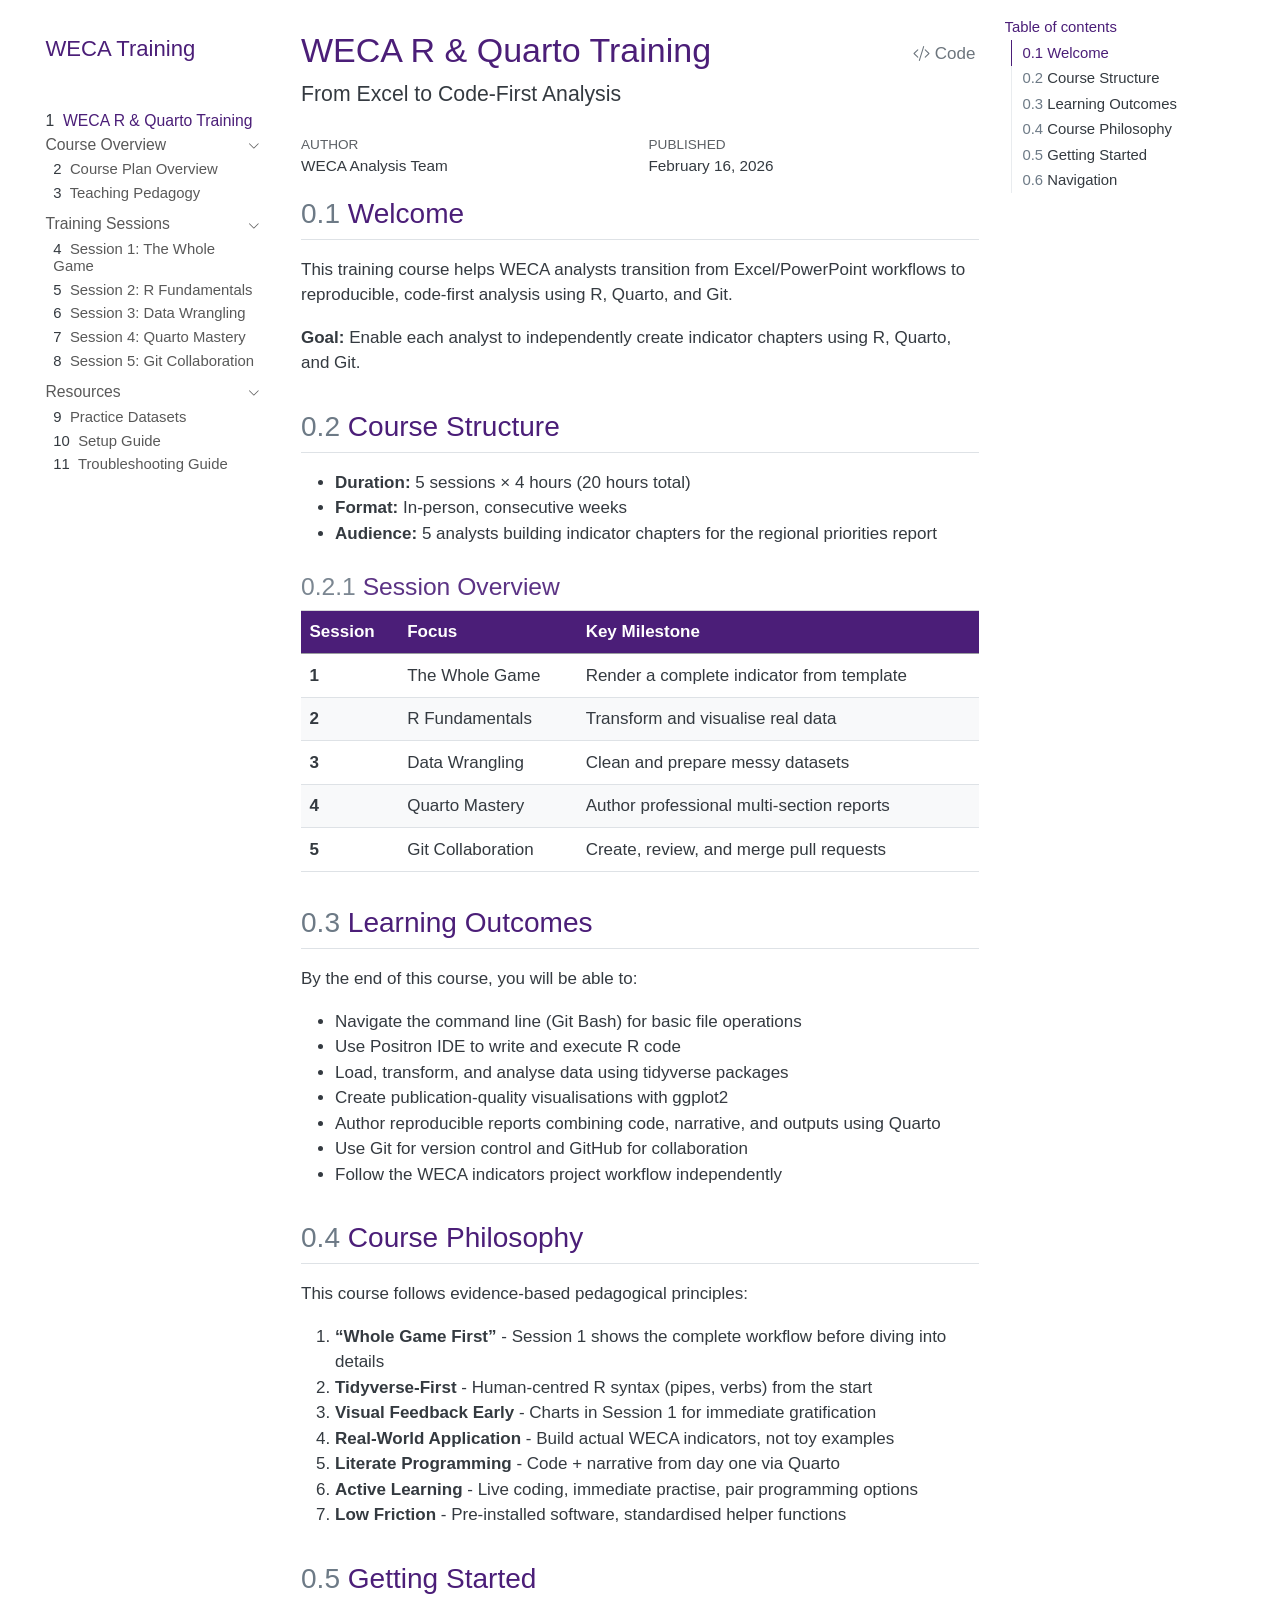
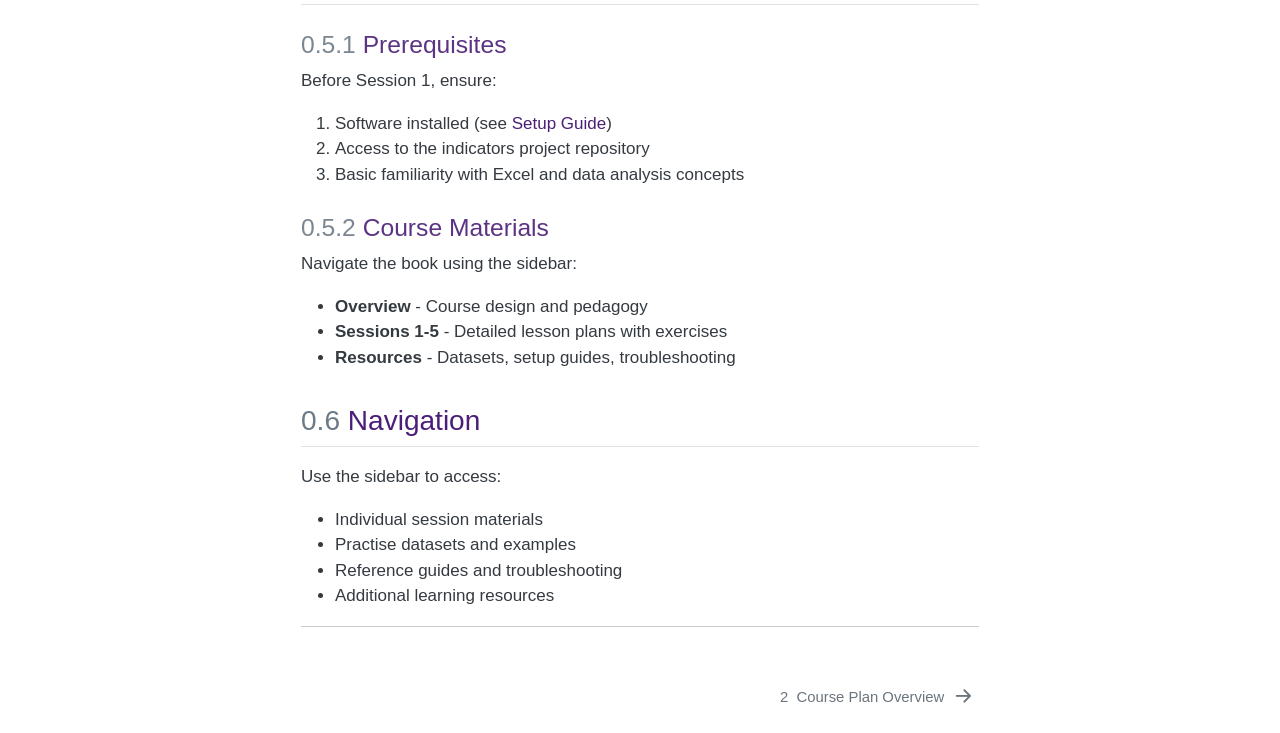
==== _output/index.html @ 8f8ee4e2 "first commit new repo" ====
<!DOCTYPE html>
<html xmlns="http://www.w3.org/1999/xhtml" lang="en" xml:lang="en"><head>

<meta charset="utf-8">
<meta name="generator" content="quarto-1.8.27">

<meta name="viewport" content="width=device-width, initial-scale=1.0, user-scalable=yes">

<meta name="author" content="WECA Analysis Team">
<meta name="dcterms.date" content="2026-02-16">

<title>WECA R &amp; Quarto Training</title>
<style>
code{white-space: pre-wrap;}
span.smallcaps{font-variant: small-caps;}
div.columns{display: flex; gap: min(4vw, 1.5em);}
div.column{flex: auto; overflow-x: auto;}
div.hanging-indent{margin-left: 1.5em; text-indent: -1.5em;}
ul.task-list{list-style: none;}
ul.task-list li input[type="checkbox"] {
  width: 0.8em;
  margin: 0 0.8em 0.2em -1em; /* quarto-specific, see https://github.com/quarto-dev/quarto-cli/issues/4556 */ 
  vertical-align: middle;
}
/* CSS for syntax highlighting */
html { -webkit-text-size-adjust: 100%; }
pre > code.sourceCode { white-space: pre; position: relative; }
pre > code.sourceCode > span { display: inline-block; line-height: 1.25; }
pre > code.sourceCode > span:empty { height: 1.2em; }
.sourceCode { overflow: visible; }
code.sourceCode > span { color: inherit; text-decoration: inherit; }
div.sourceCode { margin: 1em 0; }
pre.sourceCode { margin: 0; }
@media screen {
div.sourceCode { overflow: auto; }
}
@media print {
pre > code.sourceCode { white-space: pre-wrap; }
pre > code.sourceCode > span { text-indent: -5em; padding-left: 5em; }
}
pre.numberSource code
  { counter-reset: source-line 0; }
pre.numberSource code > span
  { position: relative; left: -4em; counter-increment: source-line; }
pre.numberSource code > span > a:first-child::before
  { content: counter(source-line);
    position: relative; left: -1em; text-align: right; vertical-align: baseline;
    border: none; display: inline-block;
    -webkit-touch-callout: none; -webkit-user-select: none;
    -khtml-user-select: none; -moz-user-select: none;
    -ms-user-select: none; user-select: none;
    padding: 0 4px; width: 4em;
  }
pre.numberSource { margin-left: 3em;  padding-left: 4px; }
div.sourceCode
  {   }
@media screen {
pre > code.sourceCode > span > a:first-child::before { text-decoration: underline; }
}
</style>


<script src="site_libs/quarto-nav/quarto-nav.js"></script>
<script src="site_libs/quarto-nav/headroom.min.js"></script>
<script src="site_libs/clipboard/clipboard.min.js"></script>
<script src="site_libs/quarto-search/autocomplete.umd.js"></script>
<script src="site_libs/quarto-search/fuse.min.js"></script>
<script src="site_libs/quarto-search/quarto-search.js"></script>
<meta name="quarto:offset" content="./">
<link href="./overview/course-plan.html" rel="next">
<script src="site_libs/quarto-html/quarto.js" type="module"></script>
<script src="site_libs/quarto-html/tabsets/tabsets.js" type="module"></script>
<script src="site_libs/quarto-html/axe/axe-check.js" type="module"></script>
<script src="site_libs/quarto-html/popper.min.js"></script>
<script src="site_libs/quarto-html/tippy.umd.min.js"></script>
<script src="site_libs/quarto-html/anchor.min.js"></script>
<link href="site_libs/quarto-html/tippy.css" rel="stylesheet">
<link href="site_libs/quarto-html/quarto-syntax-highlighting-ed96de9b727972fe78a7b5d16c58bf87.css" rel="stylesheet" id="quarto-text-highlighting-styles">
<script src="site_libs/bootstrap/bootstrap.min.js"></script>
<link href="site_libs/bootstrap/bootstrap-icons.css" rel="stylesheet">
<link href="site_libs/bootstrap/bootstrap-ba49aae5a029aaffbd3f8d05e76d9a53.min.css" rel="stylesheet" append-hash="true" id="quarto-bootstrap" data-mode="light">
<script id="quarto-search-options" type="application/json">{
  "location": "sidebar",
  "copy-button": false,
  "collapse-after": 3,
  "panel-placement": "start",
  "type": "textbox",
  "limit": 50,
  "keyboard-shortcut": [
    "f",
    "/",
    "s"
  ],
  "show-item-context": false,
  "language": {
    "search-no-results-text": "No results",
    "search-matching-documents-text": "matching documents",
    "search-copy-link-title": "Copy link to search",
    "search-hide-matches-text": "Hide additional matches",
    "search-more-match-text": "more match in this document",
    "search-more-matches-text": "more matches in this document",
    "search-clear-button-title": "Clear",
    "search-text-placeholder": "",
    "search-detached-cancel-button-title": "Cancel",
    "search-submit-button-title": "Submit",
    "search-label": "Search"
  }
}</script>


</head>

<body class="nav-sidebar floating quarto-light">

<div id="quarto-search-results"></div>
  <header id="quarto-header" class="headroom fixed-top">
  <nav class="quarto-secondary-nav">
    <div class="container-fluid d-flex">
      <button type="button" class="quarto-btn-toggle btn" data-bs-toggle="collapse" role="button" data-bs-target=".quarto-sidebar-collapse-item" aria-controls="quarto-sidebar" aria-expanded="false" aria-label="Toggle sidebar navigation" onclick="if (window.quartoToggleHeadroom) { window.quartoToggleHeadroom(); }">
        <i class="bi bi-layout-text-sidebar-reverse"></i>
      </button>
        <nav class="quarto-page-breadcrumbs" aria-label="breadcrumb"><ol class="breadcrumb"><li class="breadcrumb-item"><a href="./index.html"><span class="chapter-number">1</span>&nbsp; <span class="chapter-title">WECA R &amp; Quarto Training</span></a></li></ol></nav>
        <a class="flex-grow-1" role="navigation" data-bs-toggle="collapse" data-bs-target=".quarto-sidebar-collapse-item" aria-controls="quarto-sidebar" aria-expanded="false" aria-label="Toggle sidebar navigation" onclick="if (window.quartoToggleHeadroom) { window.quartoToggleHeadroom(); }">      
        </a>
      <button type="button" class="btn quarto-search-button" aria-label="Search" onclick="window.quartoOpenSearch();">
        <i class="bi bi-search"></i>
      </button>
    </div>
  </nav>
</header>
<!-- content -->
<div id="quarto-content" class="quarto-container page-columns page-rows-contents page-layout-full">
<!-- sidebar -->
  <nav id="quarto-sidebar" class="sidebar collapse collapse-horizontal quarto-sidebar-collapse-item sidebar-navigation floating overflow-auto">
    <div class="pt-lg-2 mt-2 text-left sidebar-header">
    <div class="sidebar-title mb-0 py-0">
      <a href="./">WECA Training</a> 
    </div>
      </div>
        <div class="mt-2 flex-shrink-0 align-items-center">
        <div class="sidebar-search">
        <div id="quarto-search" class="" title="Search"></div>
        </div>
        </div>
    <div class="sidebar-menu-container"> 
    <ul class="list-unstyled mt-1">
        <li class="sidebar-item">
  <div class="sidebar-item-container"> 
  <a href="./index.html" class="sidebar-item-text sidebar-link active">
 <span class="menu-text"><span class="chapter-number">1</span>&nbsp; <span class="chapter-title">WECA R &amp; Quarto Training</span></span></a>
  </div>
</li>
        <li class="sidebar-item sidebar-item-section">
      <div class="sidebar-item-container"> 
            <a class="sidebar-item-text sidebar-link text-start" data-bs-toggle="collapse" data-bs-target="#quarto-sidebar-section-1" role="navigation" aria-expanded="true">
 <span class="menu-text">Course Overview</span></a>
          <a class="sidebar-item-toggle text-start" data-bs-toggle="collapse" data-bs-target="#quarto-sidebar-section-1" role="navigation" aria-expanded="true" aria-label="Toggle section">
            <i class="bi bi-chevron-right ms-2"></i>
          </a> 
      </div>
      <ul id="quarto-sidebar-section-1" class="collapse list-unstyled sidebar-section depth1 show">  
          <li class="sidebar-item">
  <div class="sidebar-item-container"> 
  <a href="./overview/course-plan.html" class="sidebar-item-text sidebar-link">
 <span class="menu-text"><span class="chapter-number">2</span>&nbsp; <span class="chapter-title">Course Plan Overview</span></span></a>
  </div>
</li>
          <li class="sidebar-item">
  <div class="sidebar-item-container"> 
  <a href="./overview/pedagogy.html" class="sidebar-item-text sidebar-link">
 <span class="menu-text"><span class="chapter-number">3</span>&nbsp; <span class="chapter-title">Teaching Pedagogy</span></span></a>
  </div>
</li>
      </ul>
  </li>
        <li class="sidebar-item sidebar-item-section">
      <div class="sidebar-item-container"> 
            <a class="sidebar-item-text sidebar-link text-start" data-bs-toggle="collapse" data-bs-target="#quarto-sidebar-section-2" role="navigation" aria-expanded="true">
 <span class="menu-text">Training Sessions</span></a>
          <a class="sidebar-item-toggle text-start" data-bs-toggle="collapse" data-bs-target="#quarto-sidebar-section-2" role="navigation" aria-expanded="true" aria-label="Toggle section">
            <i class="bi bi-chevron-right ms-2"></i>
          </a> 
      </div>
      <ul id="quarto-sidebar-section-2" class="collapse list-unstyled sidebar-section depth1 show">  
          <li class="sidebar-item">
  <div class="sidebar-item-container"> 
  <a href="./sessions/session-01.html" class="sidebar-item-text sidebar-link">
 <span class="menu-text"><span class="chapter-number">4</span>&nbsp; <span class="chapter-title">Session 1: The Whole Game</span></span></a>
  </div>
</li>
          <li class="sidebar-item">
  <div class="sidebar-item-container"> 
  <a href="./sessions/session-02.html" class="sidebar-item-text sidebar-link">
 <span class="menu-text"><span class="chapter-number">5</span>&nbsp; <span class="chapter-title">Session 2: R Fundamentals</span></span></a>
  </div>
</li>
          <li class="sidebar-item">
  <div class="sidebar-item-container"> 
  <a href="./sessions/session-03.html" class="sidebar-item-text sidebar-link">
 <span class="menu-text"><span class="chapter-number">6</span>&nbsp; <span class="chapter-title">Session 3: Data Wrangling</span></span></a>
  </div>
</li>
          <li class="sidebar-item">
  <div class="sidebar-item-container"> 
  <a href="./sessions/session-04.html" class="sidebar-item-text sidebar-link">
 <span class="menu-text"><span class="chapter-number">7</span>&nbsp; <span class="chapter-title">Session 4: Quarto Mastery</span></span></a>
  </div>
</li>
          <li class="sidebar-item">
  <div class="sidebar-item-container"> 
  <a href="./sessions/session-05.html" class="sidebar-item-text sidebar-link">
 <span class="menu-text"><span class="chapter-number">8</span>&nbsp; <span class="chapter-title">Session 5: Git Collaboration</span></span></a>
  </div>
</li>
      </ul>
  </li>
        <li class="sidebar-item sidebar-item-section">
      <div class="sidebar-item-container"> 
            <a class="sidebar-item-text sidebar-link text-start" data-bs-toggle="collapse" data-bs-target="#quarto-sidebar-section-3" role="navigation" aria-expanded="true">
 <span class="menu-text">Resources</span></a>
          <a class="sidebar-item-toggle text-start" data-bs-toggle="collapse" data-bs-target="#quarto-sidebar-section-3" role="navigation" aria-expanded="true" aria-label="Toggle section">
            <i class="bi bi-chevron-right ms-2"></i>
          </a> 
      </div>
      <ul id="quarto-sidebar-section-3" class="collapse list-unstyled sidebar-section depth1 show">  
          <li class="sidebar-item">
  <div class="sidebar-item-container"> 
  <a href="./resources/datasets.html" class="sidebar-item-text sidebar-link">
 <span class="menu-text"><span class="chapter-number">9</span>&nbsp; <span class="chapter-title">Practice Datasets</span></span></a>
  </div>
</li>
          <li class="sidebar-item">
  <div class="sidebar-item-container"> 
  <a href="./resources/setup-guide.html" class="sidebar-item-text sidebar-link">
 <span class="menu-text"><span class="chapter-number">10</span>&nbsp; <span class="chapter-title">Setup Guide</span></span></a>
  </div>
</li>
          <li class="sidebar-item">
  <div class="sidebar-item-container"> 
  <a href="./resources/troubleshooting.html" class="sidebar-item-text sidebar-link">
 <span class="menu-text"><span class="chapter-number">11</span>&nbsp; <span class="chapter-title">Troubleshooting Guide</span></span></a>
  </div>
</li>
      </ul>
  </li>
    </ul>
    </div>
</nav>
<div id="quarto-sidebar-glass" class="quarto-sidebar-collapse-item" data-bs-toggle="collapse" data-bs-target=".quarto-sidebar-collapse-item"></div>
<!-- margin-sidebar -->
    <div id="quarto-margin-sidebar" class="sidebar margin-sidebar">
        <nav id="TOC" role="doc-toc" class="toc-active">
    <h2 id="toc-title">Table of contents</h2>
   
  <ul>
  <li><a href="#welcome" id="toc-welcome" class="nav-link active" data-scroll-target="#welcome"><span class="header-section-number">0.1</span> Welcome</a></li>
  <li><a href="#course-structure" id="toc-course-structure" class="nav-link" data-scroll-target="#course-structure"><span class="header-section-number">0.2</span> Course Structure</a>
  <ul class="collapse">
  <li><a href="#session-overview" id="toc-session-overview" class="nav-link" data-scroll-target="#session-overview"><span class="header-section-number">0.2.1</span> Session Overview</a></li>
  </ul></li>
  <li><a href="#learning-outcomes" id="toc-learning-outcomes" class="nav-link" data-scroll-target="#learning-outcomes"><span class="header-section-number">0.3</span> Learning Outcomes</a></li>
  <li><a href="#course-philosophy" id="toc-course-philosophy" class="nav-link" data-scroll-target="#course-philosophy"><span class="header-section-number">0.4</span> Course Philosophy</a></li>
  <li><a href="#getting-started" id="toc-getting-started" class="nav-link" data-scroll-target="#getting-started"><span class="header-section-number">0.5</span> Getting Started</a>
  <ul class="collapse">
  <li><a href="#prerequisites" id="toc-prerequisites" class="nav-link" data-scroll-target="#prerequisites"><span class="header-section-number">0.5.1</span> Prerequisites</a></li>
  <li><a href="#course-materials" id="toc-course-materials" class="nav-link" data-scroll-target="#course-materials"><span class="header-section-number">0.5.2</span> Course Materials</a></li>
  </ul></li>
  <li><a href="#navigation" id="toc-navigation" class="nav-link" data-scroll-target="#navigation"><span class="header-section-number">0.6</span> Navigation</a></li>
  </ul>
</nav>
    </div>
<!-- main -->
<main class="content column-body" id="quarto-document-content">

<header id="title-block-header" class="quarto-title-block default">
<div class="quarto-title">
<div class="quarto-title-block"><div><h1 class="title">WECA R &amp; Quarto Training</h1><button type="button" class="btn code-tools-button" id="quarto-code-tools-source"><i class="bi"></i> Code</button></div></div>
<p class="subtitle lead">From Excel to Code-First Analysis</p>
</div>



<div class="quarto-title-meta column-body">

    <div>
    <div class="quarto-title-meta-heading">Author</div>
    <div class="quarto-title-meta-contents">
             <p>WECA Analysis Team </p>
          </div>
  </div>
    
    <div>
    <div class="quarto-title-meta-heading">Published</div>
    <div class="quarto-title-meta-contents">
      <p class="date">February 16, 2026</p>
    </div>
  </div>
  
    
  </div>
  


</header>


<section id="welcome" class="level2" data-number="0.1">
<h2 data-number="0.1" class="anchored" data-anchor-id="welcome"><span class="header-section-number">0.1</span> Welcome</h2>
<p>This training course helps WECA analysts transition from Excel/PowerPoint workflows to reproducible, code-first analysis using R, Quarto, and Git.</p>
<p><strong>Goal:</strong> Enable each analyst to independently create indicator chapters using R, Quarto, and Git.</p>
</section>
<section id="course-structure" class="level2" data-number="0.2">
<h2 data-number="0.2" class="anchored" data-anchor-id="course-structure"><span class="header-section-number">0.2</span> Course Structure</h2>
<ul>
<li><strong>Duration:</strong> 5 sessions × 4 hours (20 hours total)</li>
<li><strong>Format:</strong> In-person, consecutive weeks</li>
<li><strong>Audience:</strong> 5 analysts building indicator chapters for the regional priorities report</li>
</ul>
<section id="session-overview" class="level3" data-number="0.2.1">
<h3 data-number="0.2.1" class="anchored" data-anchor-id="session-overview"><span class="header-section-number">0.2.1</span> Session Overview</h3>
<table class="caption-top table">
<thead>
<tr class="header">
<th>Session</th>
<th>Focus</th>
<th>Key Milestone</th>
</tr>
</thead>
<tbody>
<tr class="odd">
<td><strong>1</strong></td>
<td>The Whole Game</td>
<td>Render a complete indicator from template</td>
</tr>
<tr class="even">
<td><strong>2</strong></td>
<td>R Fundamentals</td>
<td>Transform and visualise real data</td>
</tr>
<tr class="odd">
<td><strong>3</strong></td>
<td>Data Wrangling</td>
<td>Clean and prepare messy datasets</td>
</tr>
<tr class="even">
<td><strong>4</strong></td>
<td>Quarto Mastery</td>
<td>Author professional multi-section reports</td>
</tr>
<tr class="odd">
<td><strong>5</strong></td>
<td>Git Collaboration</td>
<td>Create, review, and merge pull requests</td>
</tr>
</tbody>
</table>
</section>
</section>
<section id="learning-outcomes" class="level2" data-number="0.3">
<h2 data-number="0.3" class="anchored" data-anchor-id="learning-outcomes"><span class="header-section-number">0.3</span> Learning Outcomes</h2>
<p>By the end of this course, you will be able to:</p>
<ul>
<li>Navigate the command line (Git Bash) for basic file operations</li>
<li>Use Positron IDE to write and execute R code</li>
<li>Load, transform, and analyse data using tidyverse packages</li>
<li>Create publication-quality visualisations with ggplot2</li>
<li>Author reproducible reports combining code, narrative, and outputs using Quarto</li>
<li>Use Git for version control and GitHub for collaboration</li>
<li>Follow the WECA indicators project workflow independently</li>
</ul>
</section>
<section id="course-philosophy" class="level2" data-number="0.4">
<h2 data-number="0.4" class="anchored" data-anchor-id="course-philosophy"><span class="header-section-number">0.4</span> Course Philosophy</h2>
<p>This course follows evidence-based pedagogical principles:</p>
<ol type="1">
<li><strong>“Whole Game First”</strong> - Session 1 shows the complete workflow before diving into details</li>
<li><strong>Tidyverse-First</strong> - Human-centred R syntax (pipes, verbs) from the start</li>
<li><strong>Visual Feedback Early</strong> - Charts in Session 1 for immediate gratification</li>
<li><strong>Real-World Application</strong> - Build actual WECA indicators, not toy examples</li>
<li><strong>Literate Programming</strong> - Code + narrative from day one via Quarto</li>
<li><strong>Active Learning</strong> - Live coding, immediate practise, pair programming options</li>
<li><strong>Low Friction</strong> - Pre-installed software, standardised helper functions</li>
</ol>
</section>
<section id="getting-started" class="level2" data-number="0.5">
<h2 data-number="0.5" class="anchored" data-anchor-id="getting-started"><span class="header-section-number">0.5</span> Getting Started</h2>
<section id="prerequisites" class="level3" data-number="0.5.1">
<h3 data-number="0.5.1" class="anchored" data-anchor-id="prerequisites"><span class="header-section-number">0.5.1</span> Prerequisites</h3>
<p>Before Session 1, ensure:</p>
<ol type="1">
<li>Software installed (see <a href="./resources/setup-guide.html">Setup Guide</a>)</li>
<li>Access to the indicators project repository</li>
<li>Basic familiarity with Excel and data analysis concepts</li>
</ol>
</section>
<section id="course-materials" class="level3" data-number="0.5.2">
<h3 data-number="0.5.2" class="anchored" data-anchor-id="course-materials"><span class="header-section-number">0.5.2</span> Course Materials</h3>
<p>Navigate the book using the sidebar:</p>
<ul>
<li><strong>Overview</strong> - Course design and pedagogy</li>
<li><strong>Sessions 1-5</strong> - Detailed lesson plans with exercises</li>
<li><strong>Resources</strong> - Datasets, setup guides, troubleshooting</li>
</ul>
</section>
</section>
<section id="navigation" class="level2" data-number="0.6">
<h2 data-number="0.6" class="anchored" data-anchor-id="navigation"><span class="header-section-number">0.6</span> Navigation</h2>
<p>Use the sidebar to access:</p>
<ul>
<li>Individual session materials</li>
<li>Practise datasets and examples</li>
<li>Reference guides and troubleshooting</li>
<li>Additional learning resources</li>
</ul>
<hr>


<!-- -->

</section>

</main> <!-- /main -->
<script id="quarto-html-after-body" type="application/javascript">
  window.document.addEventListener("DOMContentLoaded", function (event) {
    const icon = "";
    const anchorJS = new window.AnchorJS();
    anchorJS.options = {
      placement: 'right',
      icon: icon
    };
    anchorJS.add('.anchored');
    const isCodeAnnotation = (el) => {
      for (const clz of el.classList) {
        if (clz.startsWith('code-annotation-')) {                     
          return true;
        }
      }
      return false;
    }
    const onCopySuccess = function(e) {
      // button target
      const button = e.trigger;
      // don't keep focus
      button.blur();
      // flash "checked"
      button.classList.add('code-copy-button-checked');
      var currentTitle = button.getAttribute("title");
      button.setAttribute("title", "Copied!");
      let tooltip;
      if (window.bootstrap) {
        button.setAttribute("data-bs-toggle", "tooltip");
        button.setAttribute("data-bs-placement", "left");
        button.setAttribute("data-bs-title", "Copied!");
        tooltip = new bootstrap.Tooltip(button, 
          { trigger: "manual", 
            customClass: "code-copy-button-tooltip",
            offset: [0, -8]});
        tooltip.show();    
      }
      setTimeout(function() {
        if (tooltip) {
          tooltip.hide();
          button.removeAttribute("data-bs-title");
          button.removeAttribute("data-bs-toggle");
          button.removeAttribute("data-bs-placement");
        }
        button.setAttribute("title", currentTitle);
        button.classList.remove('code-copy-button-checked');
      }, 1000);
      // clear code selection
      e.clearSelection();
    }
    const getTextToCopy = function(trigger) {
      const outerScaffold = trigger.parentElement.cloneNode(true);
      const codeEl = outerScaffold.querySelector('code');
      for (const childEl of codeEl.children) {
        if (isCodeAnnotation(childEl)) {
          childEl.remove();
        }
      }
      return codeEl.innerText;
    }
    const clipboard = new window.ClipboardJS('.code-copy-button:not([data-in-quarto-modal])', {
      text: getTextToCopy
    });
    clipboard.on('success', onCopySuccess);
    if (window.document.getElementById('quarto-embedded-source-code-modal')) {
      const clipboardModal = new window.ClipboardJS('.code-copy-button[data-in-quarto-modal]', {
        text: getTextToCopy,
        container: window.document.getElementById('quarto-embedded-source-code-modal')
      });
      clipboardModal.on('success', onCopySuccess);
    }
    const viewSource = window.document.getElementById('quarto-view-source') ||
                       window.document.getElementById('quarto-code-tools-source');
    if (viewSource) {
      const sourceUrl = viewSource.getAttribute("data-quarto-source-url");
      viewSource.addEventListener("click", function(e) {
        if (sourceUrl) {
          // rstudio viewer pane
          if (/\bcapabilities=\b/.test(window.location)) {
            window.open(sourceUrl);
          } else {
            window.location.href = sourceUrl;
          }
        } else {
          const modal = new bootstrap.Modal(document.getElementById('quarto-embedded-source-code-modal'));
          modal.show();
        }
        return false;
      });
    }
    function toggleCodeHandler(show) {
      return function(e) {
        const detailsSrc = window.document.querySelectorAll(".cell > details > .sourceCode");
        for (let i=0; i<detailsSrc.length; i++) {
          const details = detailsSrc[i].parentElement;
          if (show) {
            details.open = true;
          } else {
            details.removeAttribute("open");
          }
        }
        const cellCodeDivs = window.document.querySelectorAll(".cell > .sourceCode");
        const fromCls = show ? "hidden" : "unhidden";
        const toCls = show ? "unhidden" : "hidden";
        for (let i=0; i<cellCodeDivs.length; i++) {
          const codeDiv = cellCodeDivs[i];
          if (codeDiv.classList.contains(fromCls)) {
            codeDiv.classList.remove(fromCls);
            codeDiv.classList.add(toCls);
          } 
        }
        return false;
      }
    }
    const hideAllCode = window.document.getElementById("quarto-hide-all-code");
    if (hideAllCode) {
      hideAllCode.addEventListener("click", toggleCodeHandler(false));
    }
    const showAllCode = window.document.getElementById("quarto-show-all-code");
    if (showAllCode) {
      showAllCode.addEventListener("click", toggleCodeHandler(true));
    }
      var localhostRegex = new RegExp(/^(?:http|https):\/\/localhost\:?[0-9]*\//);
      var mailtoRegex = new RegExp(/^mailto:/);
        var filterRegex = new RegExp('/' + window.location.host + '/');
      var isInternal = (href) => {
          return filterRegex.test(href) || localhostRegex.test(href) || mailtoRegex.test(href);
      }
      // Inspect non-navigation links and adorn them if external
     var links = window.document.querySelectorAll('a[href]:not(.nav-link):not(.navbar-brand):not(.toc-action):not(.sidebar-link):not(.sidebar-item-toggle):not(.pagination-link):not(.no-external):not([aria-hidden]):not(.dropdown-item):not(.quarto-navigation-tool):not(.about-link)');
      for (var i=0; i<links.length; i++) {
        const link = links[i];
        if (!isInternal(link.href)) {
          // undo the damage that might have been done by quarto-nav.js in the case of
          // links that we want to consider external
          if (link.dataset.originalHref !== undefined) {
            link.href = link.dataset.originalHref;
          }
            // target, if specified
            link.setAttribute("target", "_blank");
            if (link.getAttribute("rel") === null) {
              link.setAttribute("rel", "noopener");
            }
        }
      }
    function tippyHover(el, contentFn, onTriggerFn, onUntriggerFn) {
      const config = {
        allowHTML: true,
        maxWidth: 500,
        delay: 100,
        arrow: false,
        appendTo: function(el) {
            return el.parentElement;
        },
        interactive: true,
        interactiveBorder: 10,
        theme: 'quarto',
        placement: 'bottom-start',
      };
      if (contentFn) {
        config.content = contentFn;
      }
      if (onTriggerFn) {
        config.onTrigger = onTriggerFn;
      }
      if (onUntriggerFn) {
        config.onUntrigger = onUntriggerFn;
      }
      window.tippy(el, config); 
    }
    const noterefs = window.document.querySelectorAll('a[role="doc-noteref"]');
    for (var i=0; i<noterefs.length; i++) {
      const ref = noterefs[i];
      tippyHover(ref, function() {
        // use id or data attribute instead here
        let href = ref.getAttribute('data-footnote-href') || ref.getAttribute('href');
        try { href = new URL(href).hash; } catch {}
        const id = href.replace(/^#\/?/, "");
        const note = window.document.getElementById(id);
        if (note) {
          return note.innerHTML;
        } else {
          return "";
        }
      });
    }
    const xrefs = window.document.querySelectorAll('a.quarto-xref');
    const processXRef = (id, note) => {
      // Strip column container classes
      const stripColumnClz = (el) => {
        el.classList.remove("page-full", "page-columns");
        if (el.children) {
          for (const child of el.children) {
            stripColumnClz(child);
          }
        }
      }
      stripColumnClz(note)
      if (id === null || id.startsWith('sec-')) {
        // Special case sections, only their first couple elements
        const container = document.createElement("div");
        if (note.children && note.children.length > 2) {
          container.appendChild(note.children[0].cloneNode(true));
          for (let i = 1; i < note.children.length; i++) {
            const child = note.children[i];
            if (child.tagName === "P" && child.innerText === "") {
              continue;
            } else {
              container.appendChild(child.cloneNode(true));
              break;
            }
          }
          if (window.Quarto?.typesetMath) {
            window.Quarto.typesetMath(container);
          }
          return container.innerHTML
        } else {
          if (window.Quarto?.typesetMath) {
            window.Quarto.typesetMath(note);
          }
          return note.innerHTML;
        }
      } else {
        // Remove any anchor links if they are present
        const anchorLink = note.querySelector('a.anchorjs-link');
        if (anchorLink) {
          anchorLink.remove();
        }
        if (window.Quarto?.typesetMath) {
          window.Quarto.typesetMath(note);
        }
        if (note.classList.contains("callout")) {
          return note.outerHTML;
        } else {
          return note.innerHTML;
        }
      }
    }
    for (var i=0; i<xrefs.length; i++) {
      const xref = xrefs[i];
      tippyHover(xref, undefined, function(instance) {
        instance.disable();
        let url = xref.getAttribute('href');
        let hash = undefined; 
        if (url.startsWith('#')) {
          hash = url;
        } else {
          try { hash = new URL(url).hash; } catch {}
        }
        if (hash) {
          const id = hash.replace(/^#\/?/, "");
          const note = window.document.getElementById(id);
          if (note !== null) {
            try {
              const html = processXRef(id, note.cloneNode(true));
              instance.setContent(html);
            } finally {
              instance.enable();
              instance.show();
            }
          } else {
            // See if we can fetch this
            fetch(url.split('#')[0])
            .then(res => res.text())
            .then(html => {
              const parser = new DOMParser();
              const htmlDoc = parser.parseFromString(html, "text/html");
              const note = htmlDoc.getElementById(id);
              if (note !== null) {
                const html = processXRef(id, note);
                instance.setContent(html);
              } 
            }).finally(() => {
              instance.enable();
              instance.show();
            });
          }
        } else {
          // See if we can fetch a full url (with no hash to target)
          // This is a special case and we should probably do some content thinning / targeting
          fetch(url)
          .then(res => res.text())
          .then(html => {
            const parser = new DOMParser();
            const htmlDoc = parser.parseFromString(html, "text/html");
            const note = htmlDoc.querySelector('main.content');
            if (note !== null) {
              // This should only happen for chapter cross references
              // (since there is no id in the URL)
              // remove the first header
              if (note.children.length > 0 && note.children[0].tagName === "HEADER") {
                note.children[0].remove();
              }
              const html = processXRef(null, note);
              instance.setContent(html);
            } 
          }).finally(() => {
            instance.enable();
            instance.show();
          });
        }
      }, function(instance) {
      });
    }
        let selectedAnnoteEl;
        const selectorForAnnotation = ( cell, annotation) => {
          let cellAttr = 'data-code-cell="' + cell + '"';
          let lineAttr = 'data-code-annotation="' +  annotation + '"';
          const selector = 'span[' + cellAttr + '][' + lineAttr + ']';
          return selector;
        }
        const selectCodeLines = (annoteEl) => {
          const doc = window.document;
          const targetCell = annoteEl.getAttribute("data-target-cell");
          const targetAnnotation = annoteEl.getAttribute("data-target-annotation");
          const annoteSpan = window.document.querySelector(selectorForAnnotation(targetCell, targetAnnotation));
          const lines = annoteSpan.getAttribute("data-code-lines").split(",");
          const lineIds = lines.map((line) => {
            return targetCell + "-" + line;
          })
          let top = null;
          let height = null;
          let parent = null;
          if (lineIds.length > 0) {
              //compute the position of the single el (top and bottom and make a div)
              const el = window.document.getElementById(lineIds[0]);
              top = el.offsetTop;
              height = el.offsetHeight;
              parent = el.parentElement.parentElement;
            if (lineIds.length > 1) {
              const lastEl = window.document.getElementById(lineIds[lineIds.length - 1]);
              const bottom = lastEl.offsetTop + lastEl.offsetHeight;
              height = bottom - top;
            }
            if (top !== null && height !== null && parent !== null) {
              // cook up a div (if necessary) and position it 
              let div = window.document.getElementById("code-annotation-line-highlight");
              if (div === null) {
                div = window.document.createElement("div");
                div.setAttribute("id", "code-annotation-line-highlight");
                div.style.position = 'absolute';
                parent.appendChild(div);
              }
              div.style.top = top - 2 + "px";
              div.style.height = height + 4 + "px";
              div.style.left = 0;
              let gutterDiv = window.document.getElementById("code-annotation-line-highlight-gutter");
              if (gutterDiv === null) {
                gutterDiv = window.document.createElement("div");
                gutterDiv.setAttribute("id", "code-annotation-line-highlight-gutter");
                gutterDiv.style.position = 'absolute';
                const codeCell = window.document.getElementById(targetCell);
                const gutter = codeCell.querySelector('.code-annotation-gutter');
                gutter.appendChild(gutterDiv);
              }
              gutterDiv.style.top = top - 2 + "px";
              gutterDiv.style.height = height + 4 + "px";
            }
            selectedAnnoteEl = annoteEl;
          }
        };
        const unselectCodeLines = () => {
          const elementsIds = ["code-annotation-line-highlight", "code-annotation-line-highlight-gutter"];
          elementsIds.forEach((elId) => {
            const div = window.document.getElementById(elId);
            if (div) {
              div.remove();
            }
          });
          selectedAnnoteEl = undefined;
        };
          // Handle positioning of the toggle
      window.addEventListener(
        "resize",
        throttle(() => {
          elRect = undefined;
          if (selectedAnnoteEl) {
            selectCodeLines(selectedAnnoteEl);
          }
        }, 10)
      );
      function throttle(fn, ms) {
      let throttle = false;
      let timer;
        return (...args) => {
          if(!throttle) { // first call gets through
              fn.apply(this, args);
              throttle = true;
          } else { // all the others get throttled
              if(timer) clearTimeout(timer); // cancel #2
              timer = setTimeout(() => {
                fn.apply(this, args);
                timer = throttle = false;
              }, ms);
          }
        };
      }
        // Attach click handler to the DT
        const annoteDls = window.document.querySelectorAll('dt[data-target-cell]');
        for (const annoteDlNode of annoteDls) {
          annoteDlNode.addEventListener('click', (event) => {
            const clickedEl = event.target;
            if (clickedEl !== selectedAnnoteEl) {
              unselectCodeLines();
              const activeEl = window.document.querySelector('dt[data-target-cell].code-annotation-active');
              if (activeEl) {
                activeEl.classList.remove('code-annotation-active');
              }
              selectCodeLines(clickedEl);
              clickedEl.classList.add('code-annotation-active');
            } else {
              // Unselect the line
              unselectCodeLines();
              clickedEl.classList.remove('code-annotation-active');
            }
          });
        }
    const findCites = (el) => {
      const parentEl = el.parentElement;
      if (parentEl) {
        const cites = parentEl.dataset.cites;
        if (cites) {
          return {
            el,
            cites: cites.split(' ')
          };
        } else {
          return findCites(el.parentElement)
        }
      } else {
        return undefined;
      }
    };
    var bibliorefs = window.document.querySelectorAll('a[role="doc-biblioref"]');
    for (var i=0; i<bibliorefs.length; i++) {
      const ref = bibliorefs[i];
      const citeInfo = findCites(ref);
      if (citeInfo) {
        tippyHover(citeInfo.el, function() {
          var popup = window.document.createElement('div');
          citeInfo.cites.forEach(function(cite) {
            var citeDiv = window.document.createElement('div');
            citeDiv.classList.add('hanging-indent');
            citeDiv.classList.add('csl-entry');
            var biblioDiv = window.document.getElementById('ref-' + cite);
            if (biblioDiv) {
              citeDiv.innerHTML = biblioDiv.innerHTML;
            }
            popup.appendChild(citeDiv);
          });
          return popup.innerHTML;
        });
      }
    }
  });
  </script>
<nav class="page-navigation column-body">
  <div class="nav-page nav-page-previous">
  </div>
  <div class="nav-page nav-page-next">
      <a href="./overview/course-plan.html" class="pagination-link" aria-label="Course Plan Overview">
        <span class="nav-page-text"><span class="chapter-number">2</span>&nbsp; <span class="chapter-title">Course Plan Overview</span></span> <i class="bi bi-arrow-right-short"></i>
      </a>
  </div>
</nav><div class="modal fade" id="quarto-embedded-source-code-modal" tabindex="-1" aria-labelledby="quarto-embedded-source-code-modal-label" aria-hidden="true"><div class="modal-dialog modal-dialog-scrollable"><div class="modal-content"><div class="modal-header"><h5 class="modal-title" id="quarto-embedded-source-code-modal-label">Source Code</h5><button class="btn-close" data-bs-dismiss="modal"></button></div><div class="modal-body"><div class="">
<div class="code-copy-outer-scaffold"><div class="sourceCode" id="cb1" data-shortcodes="false"><pre class="sourceCode markdown code-with-copy"><code class="sourceCode markdown"><span id="cb1-1"><a href="#cb1-1" aria-hidden="true" tabindex="-1"></a><span class="co">---</span></span>
<span id="cb1-2"><a href="#cb1-2" aria-hidden="true" tabindex="-1"></a><span class="an">title:</span><span class="co"> "WECA R &amp; Quarto Training"</span></span>
<span id="cb1-3"><a href="#cb1-3" aria-hidden="true" tabindex="-1"></a><span class="an">subtitle:</span><span class="co"> "From Excel to Code-First Analysis"</span></span>
<span id="cb1-4"><a href="#cb1-4" aria-hidden="true" tabindex="-1"></a><span class="co">---</span></span>
<span id="cb1-5"><a href="#cb1-5" aria-hidden="true" tabindex="-1"></a></span>
<span id="cb1-6"><a href="#cb1-6" aria-hidden="true" tabindex="-1"></a><span class="fu">## Welcome</span></span>
<span id="cb1-7"><a href="#cb1-7" aria-hidden="true" tabindex="-1"></a></span>
<span id="cb1-8"><a href="#cb1-8" aria-hidden="true" tabindex="-1"></a>This training course helps WECA analysts transition from Excel/PowerPoint workflows to reproducible, code-first analysis using R, Quarto, and Git.</span>
<span id="cb1-9"><a href="#cb1-9" aria-hidden="true" tabindex="-1"></a></span>
<span id="cb1-10"><a href="#cb1-10" aria-hidden="true" tabindex="-1"></a>**Goal:** Enable each analyst to independently create indicator chapters using R, Quarto, and Git.</span>
<span id="cb1-11"><a href="#cb1-11" aria-hidden="true" tabindex="-1"></a></span>
<span id="cb1-12"><a href="#cb1-12" aria-hidden="true" tabindex="-1"></a><span class="fu">## Course Structure</span></span>
<span id="cb1-13"><a href="#cb1-13" aria-hidden="true" tabindex="-1"></a></span>
<span id="cb1-14"><a href="#cb1-14" aria-hidden="true" tabindex="-1"></a><span class="ss">- </span>**Duration:** 5 sessions × 4 hours (20 hours total)</span>
<span id="cb1-15"><a href="#cb1-15" aria-hidden="true" tabindex="-1"></a><span class="ss">- </span>**Format:** In-person, consecutive weeks</span>
<span id="cb1-16"><a href="#cb1-16" aria-hidden="true" tabindex="-1"></a><span class="ss">- </span>**Audience:** 5 analysts building indicator chapters for the regional priorities report</span>
<span id="cb1-17"><a href="#cb1-17" aria-hidden="true" tabindex="-1"></a></span>
<span id="cb1-18"><a href="#cb1-18" aria-hidden="true" tabindex="-1"></a><span class="fu">### Session Overview</span></span>
<span id="cb1-19"><a href="#cb1-19" aria-hidden="true" tabindex="-1"></a></span>
<span id="cb1-20"><a href="#cb1-20" aria-hidden="true" tabindex="-1"></a><span class="pp">|</span> Session <span class="pp">|</span> Focus <span class="pp">|</span> Key Milestone <span class="pp">|</span></span>
<span id="cb1-21"><a href="#cb1-21" aria-hidden="true" tabindex="-1"></a><span class="pp">|---------|-------|---------------|</span></span>
<span id="cb1-22"><a href="#cb1-22" aria-hidden="true" tabindex="-1"></a><span class="pp">|</span> **1** <span class="pp">|</span> The Whole Game <span class="pp">|</span> Render a complete indicator from template <span class="pp">|</span></span>
<span id="cb1-23"><a href="#cb1-23" aria-hidden="true" tabindex="-1"></a><span class="pp">|</span> **2** <span class="pp">|</span> R Fundamentals <span class="pp">|</span> Transform and visualise real data <span class="pp">|</span></span>
<span id="cb1-24"><a href="#cb1-24" aria-hidden="true" tabindex="-1"></a><span class="pp">|</span> **3** <span class="pp">|</span> Data Wrangling <span class="pp">|</span> Clean and prepare messy datasets <span class="pp">|</span></span>
<span id="cb1-25"><a href="#cb1-25" aria-hidden="true" tabindex="-1"></a><span class="pp">|</span> **4** <span class="pp">|</span> Quarto Mastery <span class="pp">|</span> Author professional multi-section reports <span class="pp">|</span></span>
<span id="cb1-26"><a href="#cb1-26" aria-hidden="true" tabindex="-1"></a><span class="pp">|</span> **5** <span class="pp">|</span> Git Collaboration <span class="pp">|</span> Create, review, and merge pull requests <span class="pp">|</span></span>
<span id="cb1-27"><a href="#cb1-27" aria-hidden="true" tabindex="-1"></a></span>
<span id="cb1-28"><a href="#cb1-28" aria-hidden="true" tabindex="-1"></a><span class="fu">## Learning Outcomes</span></span>
<span id="cb1-29"><a href="#cb1-29" aria-hidden="true" tabindex="-1"></a></span>
<span id="cb1-30"><a href="#cb1-30" aria-hidden="true" tabindex="-1"></a>By the end of this course, you will be able to:</span>
<span id="cb1-31"><a href="#cb1-31" aria-hidden="true" tabindex="-1"></a></span>
<span id="cb1-32"><a href="#cb1-32" aria-hidden="true" tabindex="-1"></a><span class="ss">- </span>Navigate the command line (Git Bash) for basic file operations</span>
<span id="cb1-33"><a href="#cb1-33" aria-hidden="true" tabindex="-1"></a><span class="ss">- </span>Use Positron IDE to write and execute R code</span>
<span id="cb1-34"><a href="#cb1-34" aria-hidden="true" tabindex="-1"></a><span class="ss">- </span>Load, transform, and analyse data using tidyverse packages</span>
<span id="cb1-35"><a href="#cb1-35" aria-hidden="true" tabindex="-1"></a><span class="ss">- </span>Create publication-quality visualisations with ggplot2</span>
<span id="cb1-36"><a href="#cb1-36" aria-hidden="true" tabindex="-1"></a><span class="ss">- </span>Author reproducible reports combining code, narrative, and outputs using Quarto</span>
<span id="cb1-37"><a href="#cb1-37" aria-hidden="true" tabindex="-1"></a><span class="ss">- </span>Use Git for version control and GitHub for collaboration</span>
<span id="cb1-38"><a href="#cb1-38" aria-hidden="true" tabindex="-1"></a><span class="ss">- </span>Follow the WECA indicators project workflow independently</span>
<span id="cb1-39"><a href="#cb1-39" aria-hidden="true" tabindex="-1"></a></span>
<span id="cb1-40"><a href="#cb1-40" aria-hidden="true" tabindex="-1"></a><span class="fu">## Course Philosophy</span></span>
<span id="cb1-41"><a href="#cb1-41" aria-hidden="true" tabindex="-1"></a></span>
<span id="cb1-42"><a href="#cb1-42" aria-hidden="true" tabindex="-1"></a>This course follows evidence-based pedagogical principles:</span>
<span id="cb1-43"><a href="#cb1-43" aria-hidden="true" tabindex="-1"></a></span>
<span id="cb1-44"><a href="#cb1-44" aria-hidden="true" tabindex="-1"></a><span class="ss">1. </span>**"Whole Game First"** - Session 1 shows the complete workflow before diving into details</span>
<span id="cb1-45"><a href="#cb1-45" aria-hidden="true" tabindex="-1"></a><span class="ss">2. </span>**Tidyverse-First** - Human-centred R syntax (pipes, verbs) from the start</span>
<span id="cb1-46"><a href="#cb1-46" aria-hidden="true" tabindex="-1"></a><span class="ss">3. </span>**Visual Feedback Early** - Charts in Session 1 for immediate gratification</span>
<span id="cb1-47"><a href="#cb1-47" aria-hidden="true" tabindex="-1"></a><span class="ss">4. </span>**Real-World Application** - Build actual WECA indicators, not toy examples</span>
<span id="cb1-48"><a href="#cb1-48" aria-hidden="true" tabindex="-1"></a><span class="ss">5. </span>**Literate Programming** - Code + narrative from day one via Quarto</span>
<span id="cb1-49"><a href="#cb1-49" aria-hidden="true" tabindex="-1"></a><span class="ss">6. </span>**Active Learning** - Live coding, immediate practise, pair programming options</span>
<span id="cb1-50"><a href="#cb1-50" aria-hidden="true" tabindex="-1"></a><span class="ss">7. </span>**Low Friction** - Pre-installed software, standardised helper functions</span>
<span id="cb1-51"><a href="#cb1-51" aria-hidden="true" tabindex="-1"></a></span>
<span id="cb1-52"><a href="#cb1-52" aria-hidden="true" tabindex="-1"></a><span class="fu">## Getting Started</span></span>
<span id="cb1-53"><a href="#cb1-53" aria-hidden="true" tabindex="-1"></a></span>
<span id="cb1-54"><a href="#cb1-54" aria-hidden="true" tabindex="-1"></a><span class="fu">### Prerequisites</span></span>
<span id="cb1-55"><a href="#cb1-55" aria-hidden="true" tabindex="-1"></a></span>
<span id="cb1-56"><a href="#cb1-56" aria-hidden="true" tabindex="-1"></a>Before Session 1, ensure:</span>
<span id="cb1-57"><a href="#cb1-57" aria-hidden="true" tabindex="-1"></a></span>
<span id="cb1-58"><a href="#cb1-58" aria-hidden="true" tabindex="-1"></a><span class="ss">1. </span>Software installed (see <span class="co">[</span><span class="ot">Setup Guide</span><span class="co">](resources/setup-guide.qmd)</span>)</span>
<span id="cb1-59"><a href="#cb1-59" aria-hidden="true" tabindex="-1"></a><span class="ss">2. </span>Access to the indicators project repository</span>
<span id="cb1-60"><a href="#cb1-60" aria-hidden="true" tabindex="-1"></a><span class="ss">3. </span>Basic familiarity with Excel and data analysis concepts</span>
<span id="cb1-61"><a href="#cb1-61" aria-hidden="true" tabindex="-1"></a></span>
<span id="cb1-62"><a href="#cb1-62" aria-hidden="true" tabindex="-1"></a><span class="fu">### Course Materials</span></span>
<span id="cb1-63"><a href="#cb1-63" aria-hidden="true" tabindex="-1"></a></span>
<span id="cb1-64"><a href="#cb1-64" aria-hidden="true" tabindex="-1"></a>Navigate the book using the sidebar:</span>
<span id="cb1-65"><a href="#cb1-65" aria-hidden="true" tabindex="-1"></a></span>
<span id="cb1-66"><a href="#cb1-66" aria-hidden="true" tabindex="-1"></a><span class="ss">- </span>**Overview** - Course design and pedagogy</span>
<span id="cb1-67"><a href="#cb1-67" aria-hidden="true" tabindex="-1"></a><span class="ss">- </span>**Sessions 1-5** - Detailed lesson plans with exercises</span>
<span id="cb1-68"><a href="#cb1-68" aria-hidden="true" tabindex="-1"></a><span class="ss">- </span>**Resources** - Datasets, setup guides, troubleshooting</span>
<span id="cb1-69"><a href="#cb1-69" aria-hidden="true" tabindex="-1"></a></span>
<span id="cb1-70"><a href="#cb1-70" aria-hidden="true" tabindex="-1"></a><span class="fu">## Navigation</span></span>
<span id="cb1-71"><a href="#cb1-71" aria-hidden="true" tabindex="-1"></a></span>
<span id="cb1-72"><a href="#cb1-72" aria-hidden="true" tabindex="-1"></a>Use the sidebar to access:</span>
<span id="cb1-73"><a href="#cb1-73" aria-hidden="true" tabindex="-1"></a></span>
<span id="cb1-74"><a href="#cb1-74" aria-hidden="true" tabindex="-1"></a><span class="ss">- </span>Individual session materials</span>
<span id="cb1-75"><a href="#cb1-75" aria-hidden="true" tabindex="-1"></a><span class="ss">- </span>Practise datasets and examples</span>
<span id="cb1-76"><a href="#cb1-76" aria-hidden="true" tabindex="-1"></a><span class="ss">- </span>Reference guides and troubleshooting</span>
<span id="cb1-77"><a href="#cb1-77" aria-hidden="true" tabindex="-1"></a><span class="ss">- </span>Additional learning resources</span>
<span id="cb1-78"><a href="#cb1-78" aria-hidden="true" tabindex="-1"></a></span>
<span id="cb1-79"><a href="#cb1-79" aria-hidden="true" tabindex="-1"></a>---</span></code></pre></div><button title="Copy to Clipboard" class="code-copy-button" data-in-quarto-modal=""><i class="bi"></i></button></div>
</div></div></div></div></div>
</div> <!-- /content -->




</body></html>
---- _output/site_libs/quarto-html/tippy.css ----
.tippy-box[data-animation=fade][data-state=hidden]{opacity:0}[data-tippy-root]{max-width:calc(100vw - 10px)}.tippy-box{position:relative;background-color:#333;color:#fff;border-radius:4px;font-size:14px;line-height:1.4;white-space:normal;outline:0;transition-property:transform,visibility,opacity}.tippy-box[data-placement^=top]>.tippy-arrow{bottom:0}.tippy-box[data-placement^=top]>.tippy-arrow:before{bottom:-7px;left:0;border-width:8px 8px 0;border-top-color:initial;transform-origin:center top}.tippy-box[data-placement^=bottom]>.tippy-arrow{top:0}.tippy-box[data-placement^=bottom]>.tippy-arrow:before{top:-7px;left:0;border-width:0 8px 8px;border-bottom-color:initial;transform-origin:center bottom}.tippy-box[data-placement^=left]>.tippy-arrow{right:0}.tippy-box[data-placement^=left]>.tippy-arrow:before{border-width:8px 0 8px 8px;border-left-color:initial;right:-7px;transform-origin:center left}.tippy-box[data-placement^=right]>.tippy-arrow{left:0}.tippy-box[data-placement^=right]>.tippy-arrow:before{left:-7px;border-width:8px 8px 8px 0;border-right-color:initial;transform-origin:center right}.tippy-box[data-inertia][data-state=visible]{transition-timing-function:cubic-bezier(.54,1.5,.38,1.11)}.tippy-arrow{width:16px;height:16px;color:#333}.tippy-arrow:before{content:"";position:absolute;border-color:transparent;border-style:solid}.tippy-content{position:relative;padding:5px 9px;z-index:1}
---- _output/site_libs/quarto-html/quarto-syntax-highlighting-ed96de9b727972fe78a7b5d16c58bf87.css ----
/* quarto syntax highlight colors */
:root {
  --quarto-hl-ot-color: #003B4F;
  --quarto-hl-at-color: #657422;
  --quarto-hl-ss-color: #20794D;
  --quarto-hl-an-color: #5E5E5E;
  --quarto-hl-fu-color: #4758AB;
  --quarto-hl-st-color: #20794D;
  --quarto-hl-cf-color: #003B4F;
  --quarto-hl-op-color: #5E5E5E;
  --quarto-hl-er-color: #AD0000;
  --quarto-hl-bn-color: #AD0000;
  --quarto-hl-al-color: #AD0000;
  --quarto-hl-va-color: #111111;
  --quarto-hl-bu-color: inherit;
  --quarto-hl-ex-color: inherit;
  --quarto-hl-pp-color: #AD0000;
  --quarto-hl-in-color: #5E5E5E;
  --quarto-hl-vs-color: #20794D;
  --quarto-hl-wa-color: #5E5E5E;
  --quarto-hl-do-color: #5E5E5E;
  --quarto-hl-im-color: #00769E;
  --quarto-hl-ch-color: #20794D;
  --quarto-hl-dt-color: #AD0000;
  --quarto-hl-fl-color: #AD0000;
  --quarto-hl-co-color: #5E5E5E;
  --quarto-hl-cv-color: #5E5E5E;
  --quarto-hl-cn-color: #8f5902;
  --quarto-hl-sc-color: #5E5E5E;
  --quarto-hl-dv-color: #AD0000;
  --quarto-hl-kw-color: #003B4F;
}

/* other quarto variables */
:root {
  --quarto-font-monospace: SFMono-Regular, Menlo, Monaco, Consolas, "Liberation Mono", "Courier New", monospace;
}

/* syntax highlight based on Pandoc's rules */
pre > code.sourceCode > span {
  color: #003B4F;
}

code.sourceCode > span {
  color: #003B4F;
}

div.sourceCode,
div.sourceCode pre.sourceCode {
  color: #003B4F;
}

/* Normal */
code span {
  color: #003B4F;
}

/* Alert */
code span.al {
  color: #AD0000;
  font-style: inherit;
}

/* Annotation */
code span.an {
  color: #5E5E5E;
  font-style: inherit;
}

/* Attribute */
code span.at {
  color: #657422;
  font-style: inherit;
}

/* BaseN */
code span.bn {
  color: #AD0000;
  font-style: inherit;
}

/* BuiltIn */
code span.bu {
  font-style: inherit;
}

/* ControlFlow */
code span.cf {
  color: #003B4F;
  font-weight: bold;
  font-style: inherit;
}

/* Char */
code span.ch {
  color: #20794D;
  font-style: inherit;
}

/* Constant */
code span.cn {
  color: #8f5902;
  font-style: inherit;
}

/* Comment */
code span.co {
  color: #5E5E5E;
  font-style: inherit;
}

/* CommentVar */
code span.cv {
  color: #5E5E5E;
  font-style: italic;
}

/* Documentation */
code span.do {
  color: #5E5E5E;
  font-style: italic;
}

/* DataType */
code span.dt {
  color: #AD0000;
  font-style: inherit;
}

/* DecVal */
code span.dv {
  color: #AD0000;
  font-style: inherit;
}

/* Error */
code span.er {
  color: #AD0000;
  font-style: inherit;
}

/* Extension */
code span.ex {
  font-style: inherit;
}

/* Float */
code span.fl {
  color: #AD0000;
  font-style: inherit;
}

/* Function */
code span.fu {
  color: #4758AB;
  font-style: inherit;
}

/* Import */
code span.im {
  color: #00769E;
  font-style: inherit;
}

/* Information */
code span.in {
  color: #5E5E5E;
  font-style: inherit;
}

/* Keyword */
code span.kw {
  color: #003B4F;
  font-weight: bold;
  font-style: inherit;
}

/* Operator */
code span.op {
  color: #5E5E5E;
  font-style: inherit;
}

/* Other */
code span.ot {
  color: #003B4F;
  font-style: inherit;
}

/* Preprocessor */
code span.pp {
  color: #AD0000;
  font-style: inherit;
}

/* SpecialChar */
code span.sc {
  color: #5E5E5E;
  font-style: inherit;
}

/* SpecialString */
code span.ss {
  color: #20794D;
  font-style: inherit;
}

/* String */
code span.st {
  color: #20794D;
  font-style: inherit;
}

/* Variable */
code span.va {
  color: #111111;
  font-style: inherit;
}

/* VerbatimString */
code span.vs {
  color: #20794D;
  font-style: inherit;
}

/* Warning */
code span.wa {
  color: #5E5E5E;
  font-style: italic;
}

.prevent-inlining {
  content: "</";
}

/*# sourceMappingURL=0920dd6d7437995b8cdf7429764427b1.css.map */
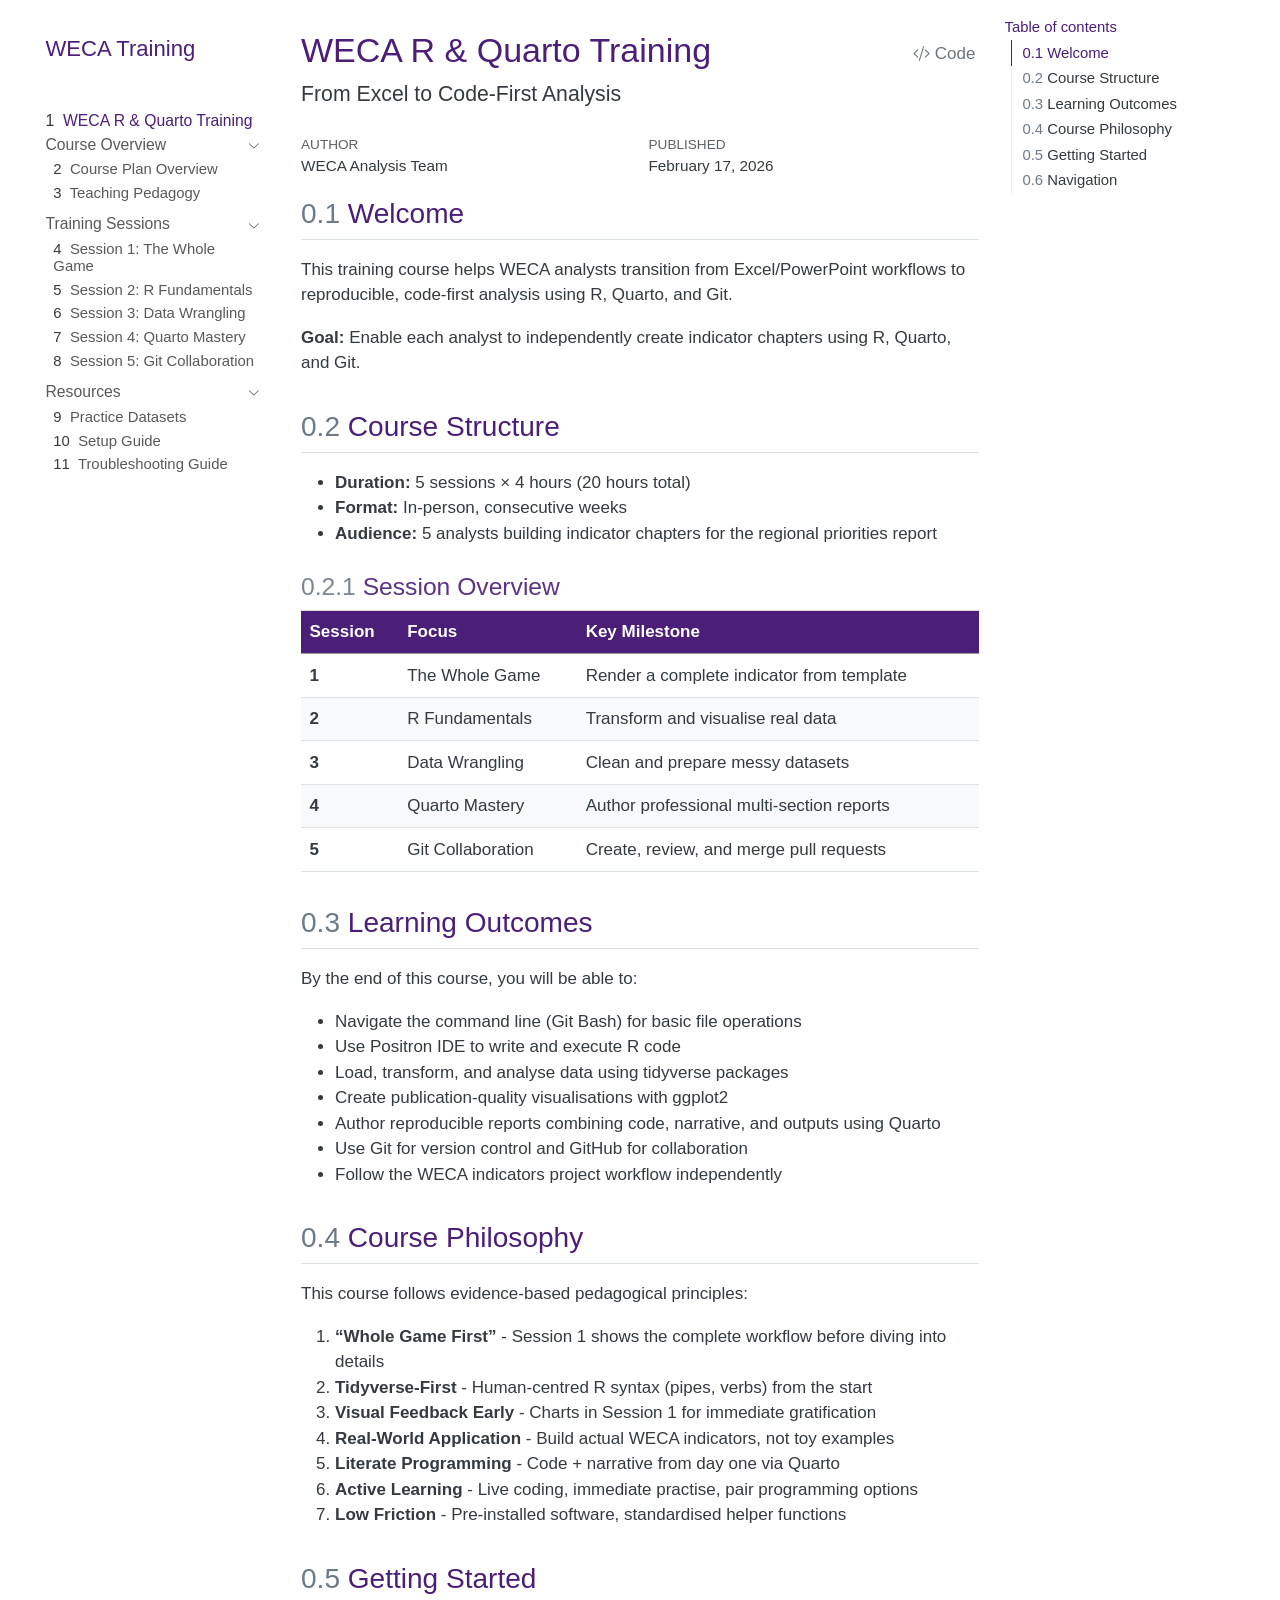
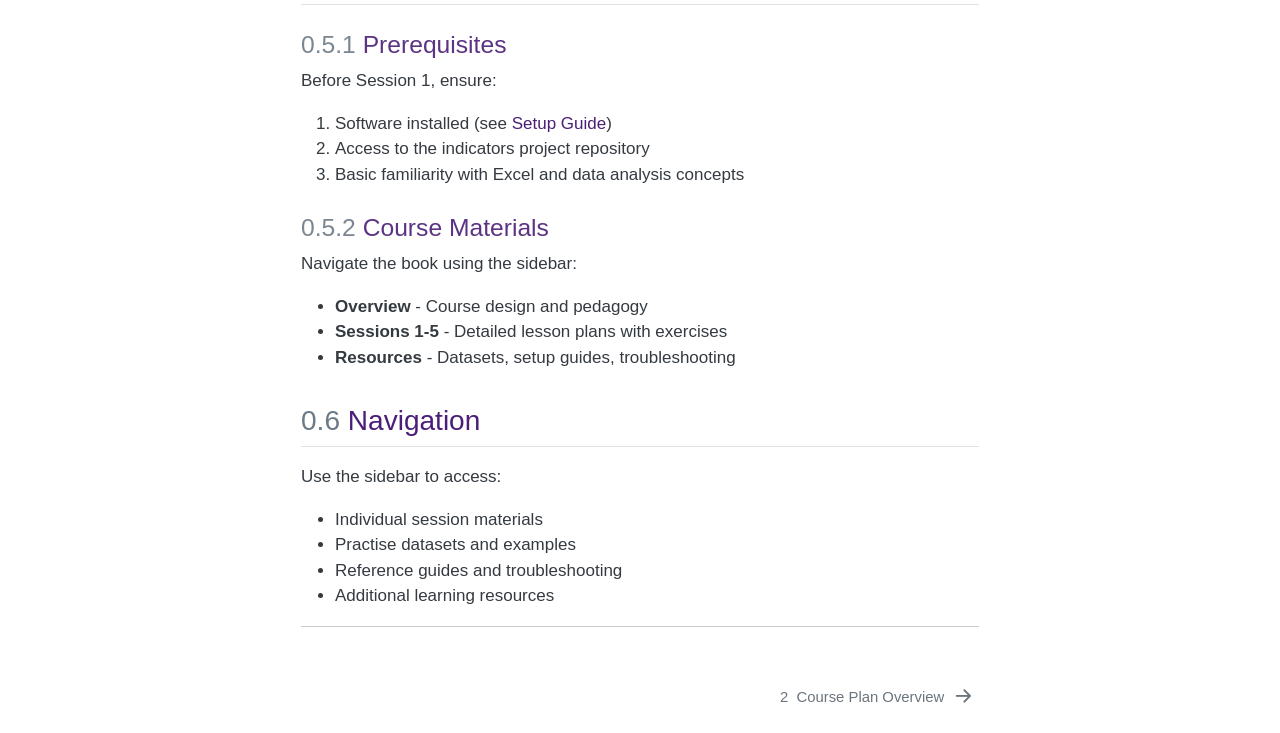
==== commit f5ec71d1: "draft" ====
--- a/_output/index.html
+++ b/_output/index.html
@@ -7,7 +7,7 @@
 <meta name="viewport" content="width=device-width, initial-scale=1.0, user-scalable=yes">
 
 <meta name="author" content="WECA Analysis Team">
-<meta name="dcterms.date" content="2026-02-16">
+<meta name="dcterms.date" content="2026-02-17">
 
 <title>WECA R &amp; Quarto Training</title>
 <style>
@@ -292,7 +292,7 @@
     <div>
     <div class="quarto-title-meta-heading">Published</div>
     <div class="quarto-title-meta-contents">
-      <p class="date">February 16, 2026</p>
+      <p class="date">February 17, 2026</p>
     </div>
   </div>
   
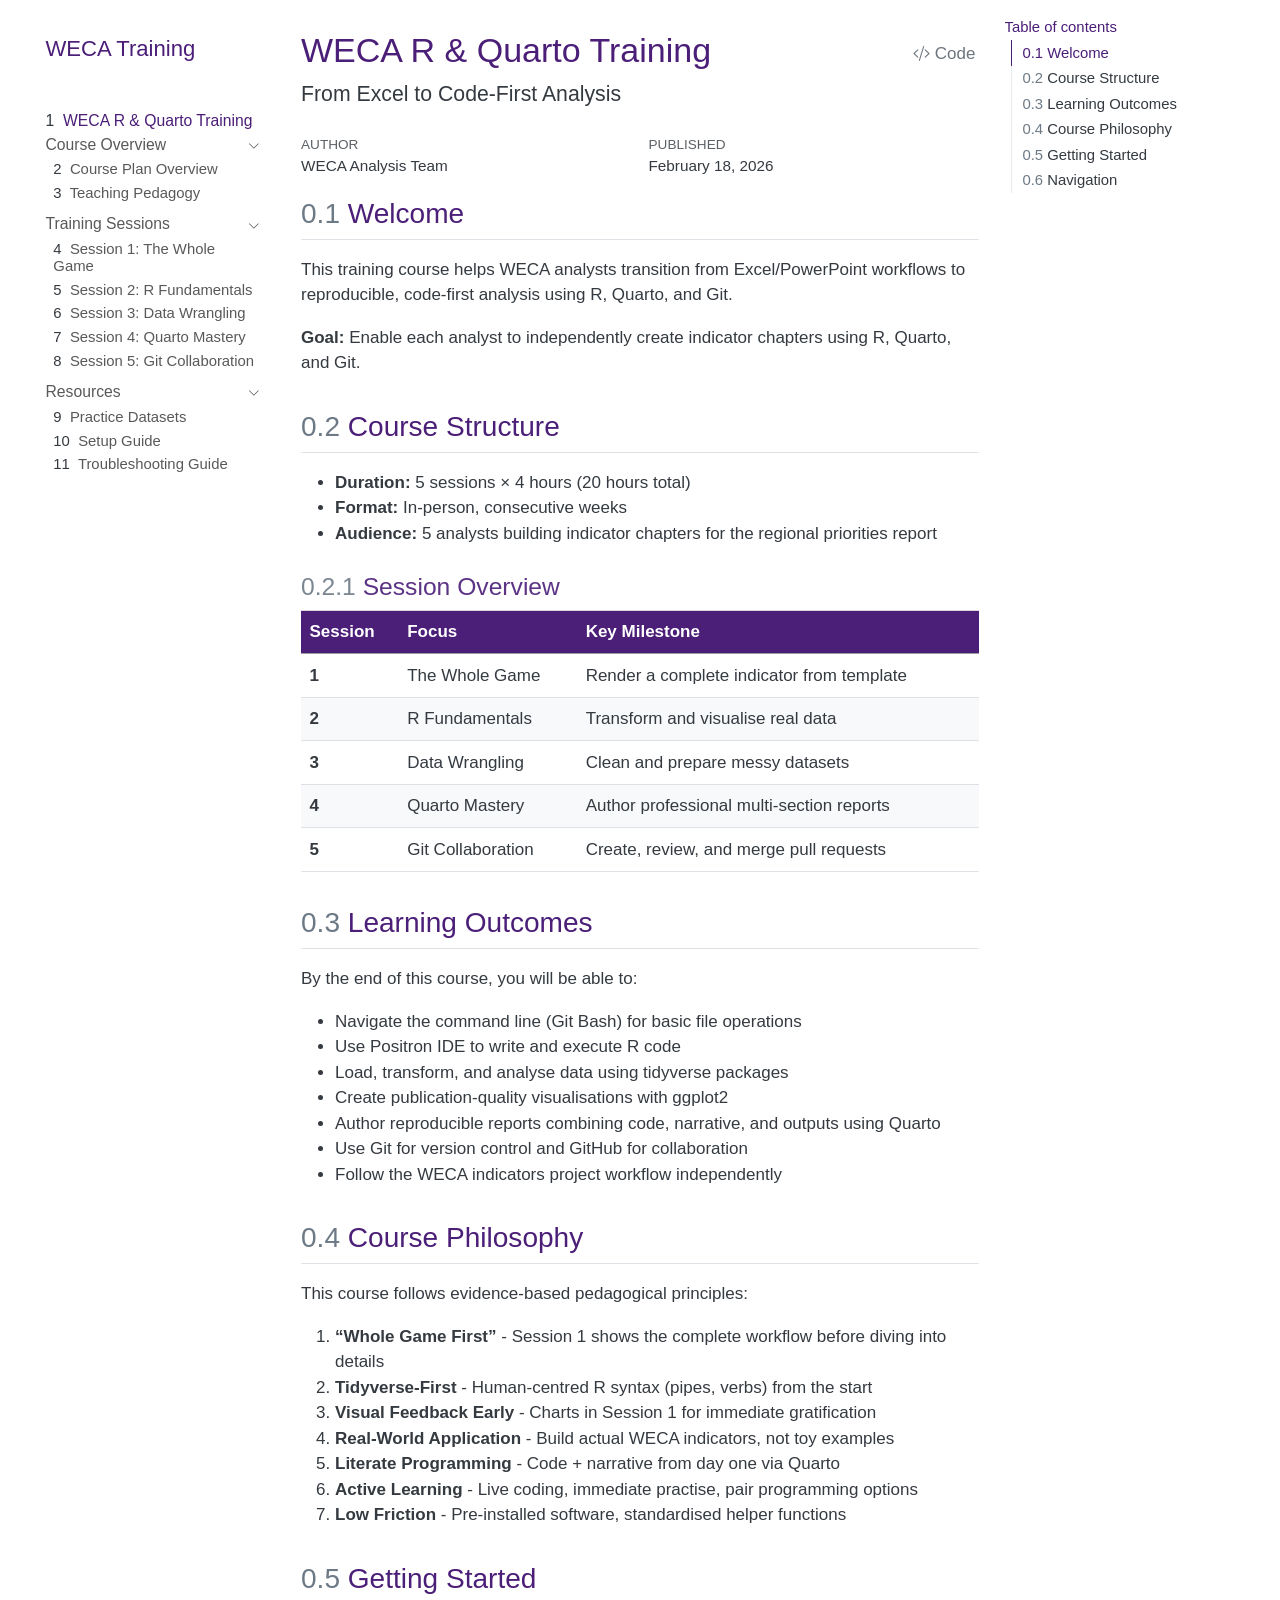
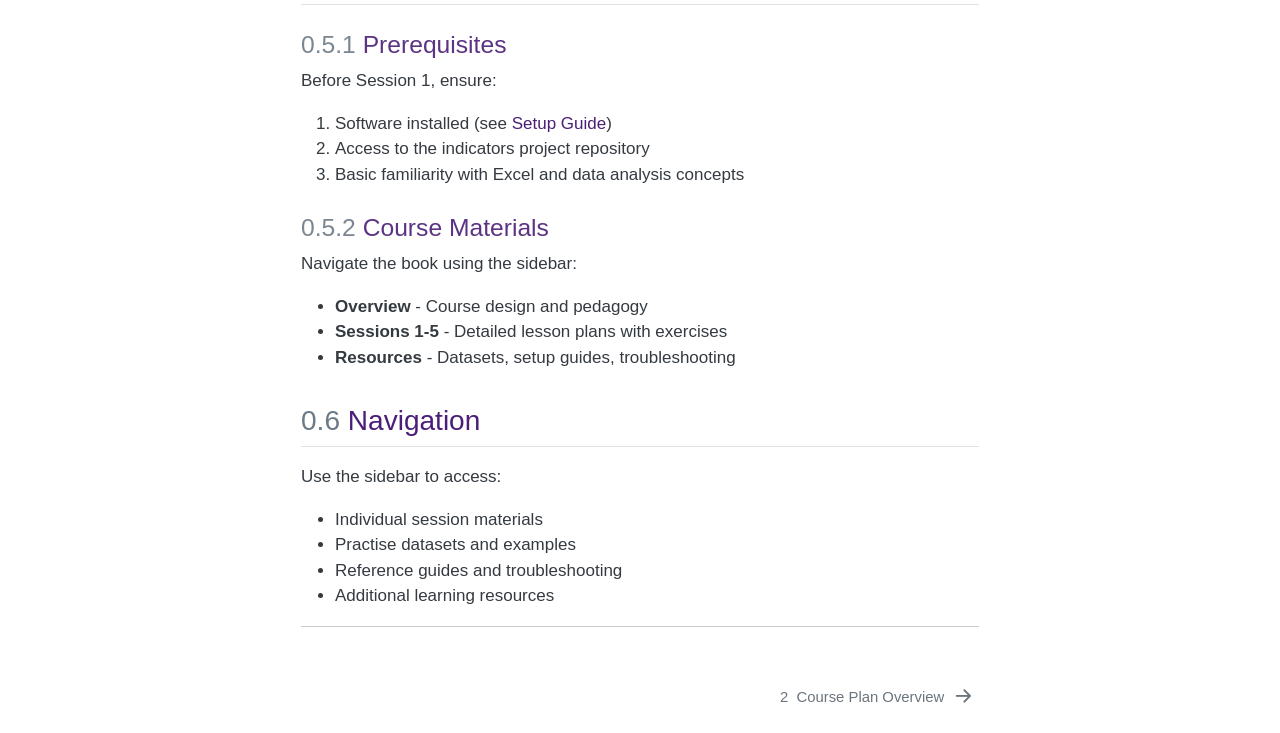
==== commit 18ac3e43: "troubleshooting amend" ====
--- a/_output/index.html
+++ b/_output/index.html
@@ -7,7 +7,7 @@
 <meta name="viewport" content="width=device-width, initial-scale=1.0, user-scalable=yes">
 
 <meta name="author" content="WECA Analysis Team">
-<meta name="dcterms.date" content="2026-02-17">
+<meta name="dcterms.date" content="2026-02-18">
 
 <title>WECA R &amp; Quarto Training</title>
 <style>
@@ -292,7 +292,7 @@
     <div>
     <div class="quarto-title-meta-heading">Published</div>
     <div class="quarto-title-meta-contents">
-      <p class="date">February 17, 2026</p>
+      <p class="date">February 18, 2026</p>
     </div>
   </div>
   
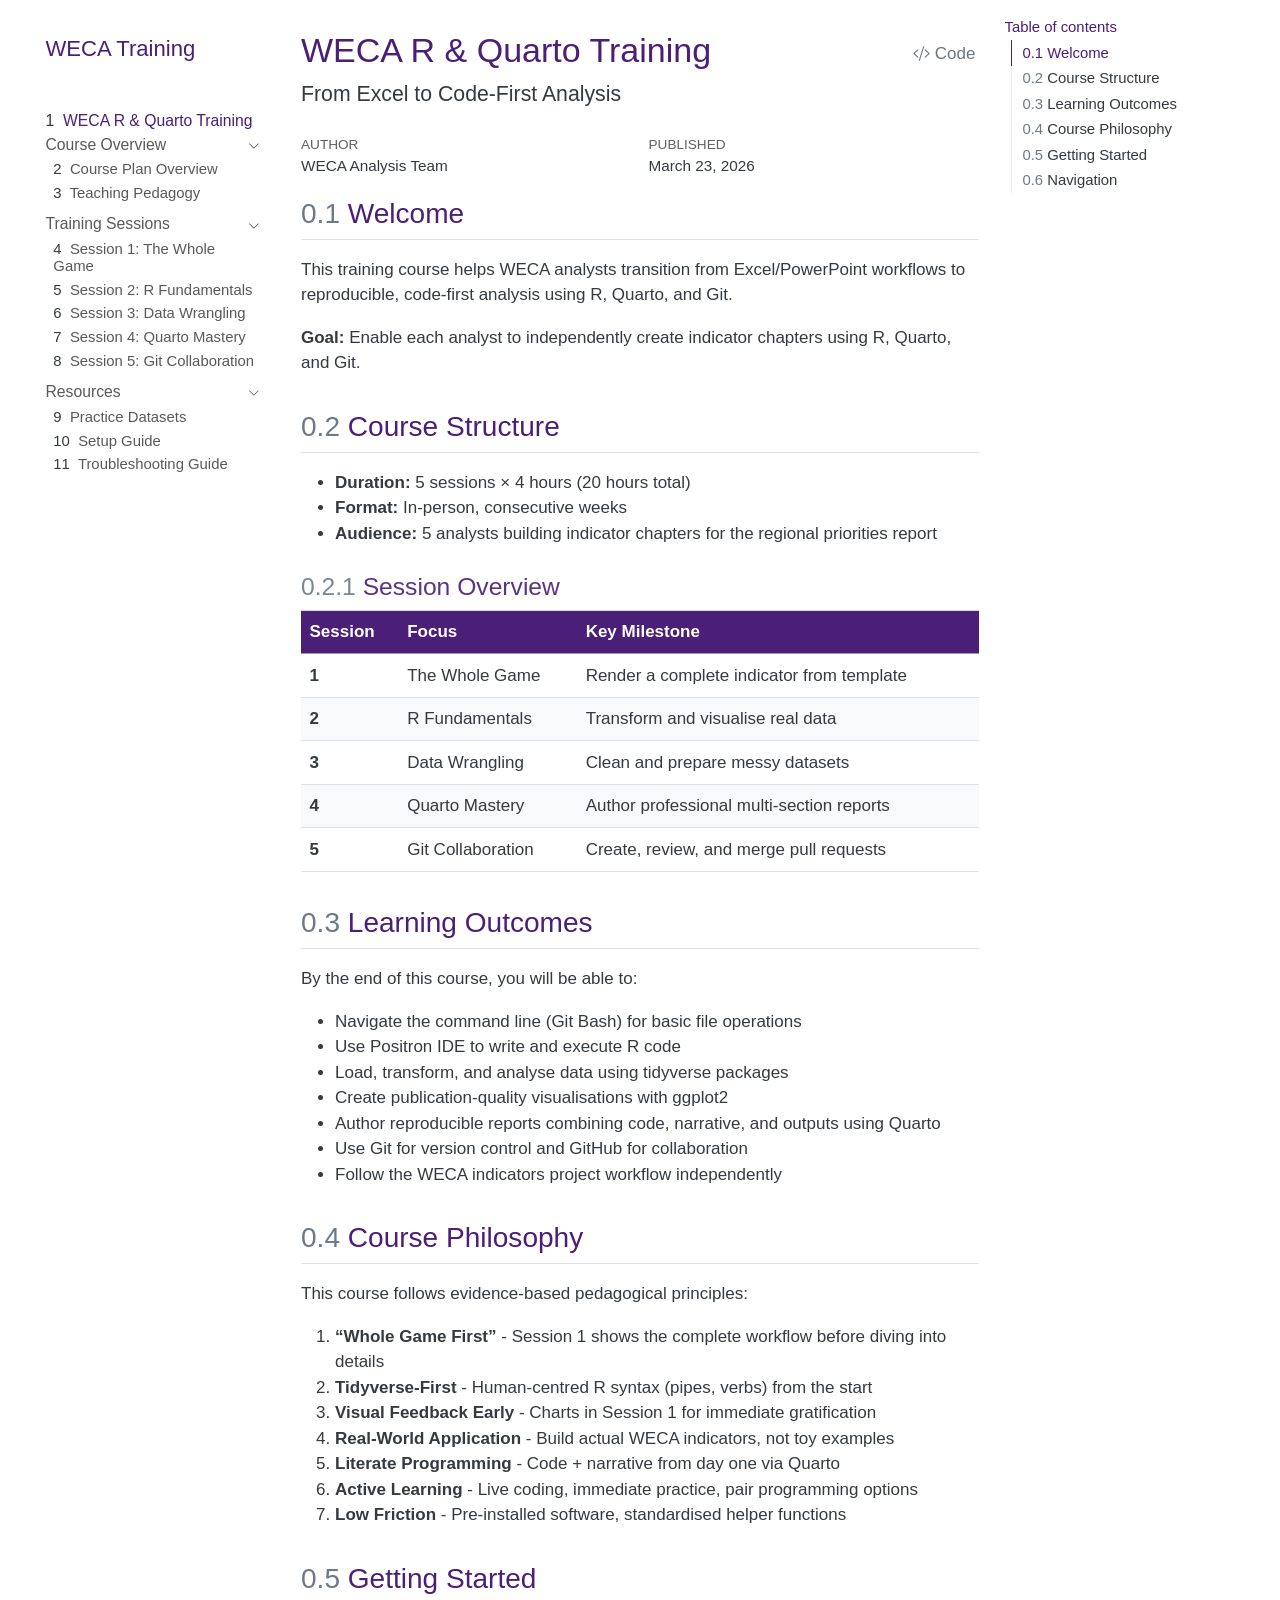
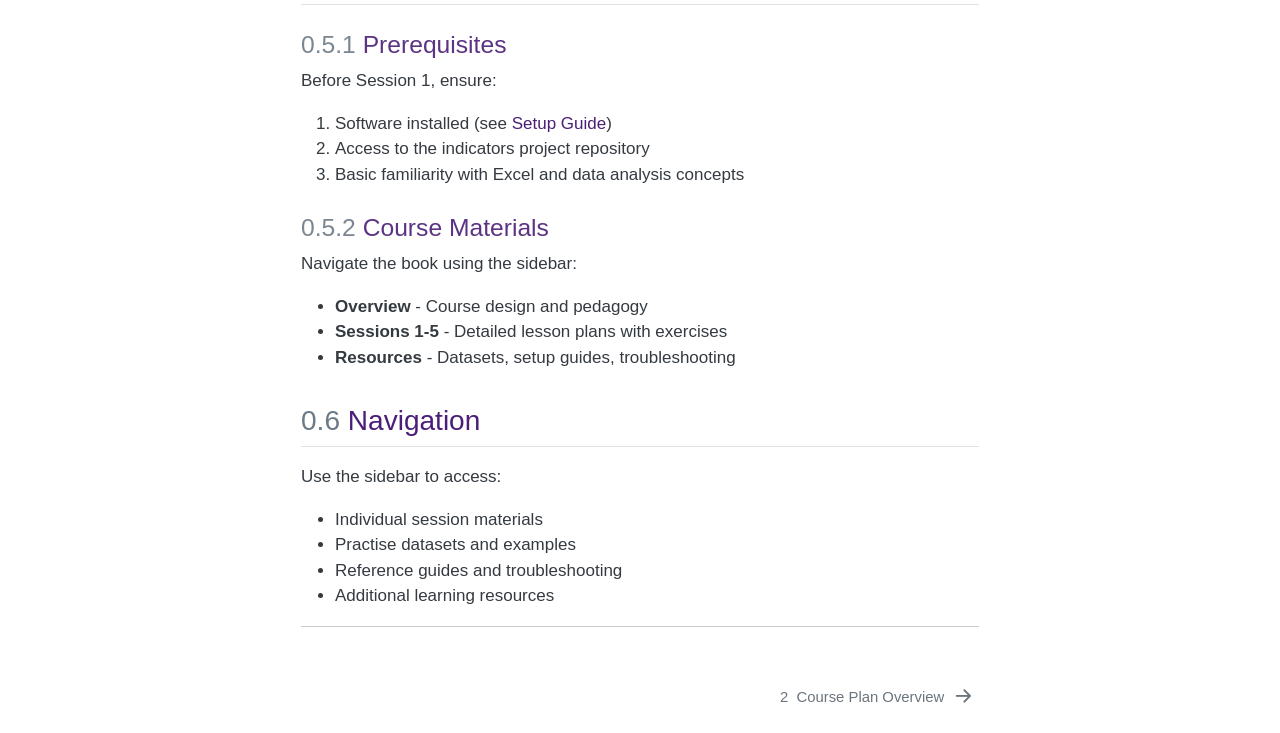
==== commit f6e4828b: "render for vercel deploy" ====
--- a/_output/index.html
+++ b/_output/index.html
@@ -7,7 +7,7 @@
 <meta name="viewport" content="width=device-width, initial-scale=1.0, user-scalable=yes">
 
 <meta name="author" content="WECA Analysis Team">
-<meta name="dcterms.date" content="2026-02-18">
+<meta name="dcterms.date" content="2026-03-23">
 
 <title>WECA R &amp; Quarto Training</title>
 <style>
@@ -292,7 +292,7 @@
     <div>
     <div class="quarto-title-meta-heading">Published</div>
     <div class="quarto-title-meta-contents">
-      <p class="date">February 18, 2026</p>
+      <p class="date">March 23, 2026</p>
     </div>
   </div>
   
@@ -378,7 +378,7 @@
 <li><strong>Visual Feedback Early</strong> - Charts in Session 1 for immediate gratification</li>
 <li><strong>Real-World Application</strong> - Build actual WECA indicators, not toy examples</li>
 <li><strong>Literate Programming</strong> - Code + narrative from day one via Quarto</li>
-<li><strong>Active Learning</strong> - Live coding, immediate practise, pair programming options</li>
+<li><strong>Active Learning</strong> - Live coding, immediate practice, pair programming options</li>
 <li><strong>Low Friction</strong> - Pre-installed software, standardised helper functions</li>
 </ol>
 </section>
@@ -933,7 +933,7 @@
 <span id="cb1-46"><a href="#cb1-46" aria-hidden="true" tabindex="-1"></a><span class="ss">3. </span>**Visual Feedback Early** - Charts in Session 1 for immediate gratification</span>
 <span id="cb1-47"><a href="#cb1-47" aria-hidden="true" tabindex="-1"></a><span class="ss">4. </span>**Real-World Application** - Build actual WECA indicators, not toy examples</span>
 <span id="cb1-48"><a href="#cb1-48" aria-hidden="true" tabindex="-1"></a><span class="ss">5. </span>**Literate Programming** - Code + narrative from day one via Quarto</span>
-<span id="cb1-49"><a href="#cb1-49" aria-hidden="true" tabindex="-1"></a><span class="ss">6. </span>**Active Learning** - Live coding, immediate practise, pair programming options</span>
+<span id="cb1-49"><a href="#cb1-49" aria-hidden="true" tabindex="-1"></a><span class="ss">6. </span>**Active Learning** - Live coding, immediate practice, pair programming options</span>
 <span id="cb1-50"><a href="#cb1-50" aria-hidden="true" tabindex="-1"></a><span class="ss">7. </span>**Low Friction** - Pre-installed software, standardised helper functions</span>
 <span id="cb1-51"><a href="#cb1-51" aria-hidden="true" tabindex="-1"></a></span>
 <span id="cb1-52"><a href="#cb1-52" aria-hidden="true" tabindex="-1"></a><span class="fu">## Getting Started</span></span>
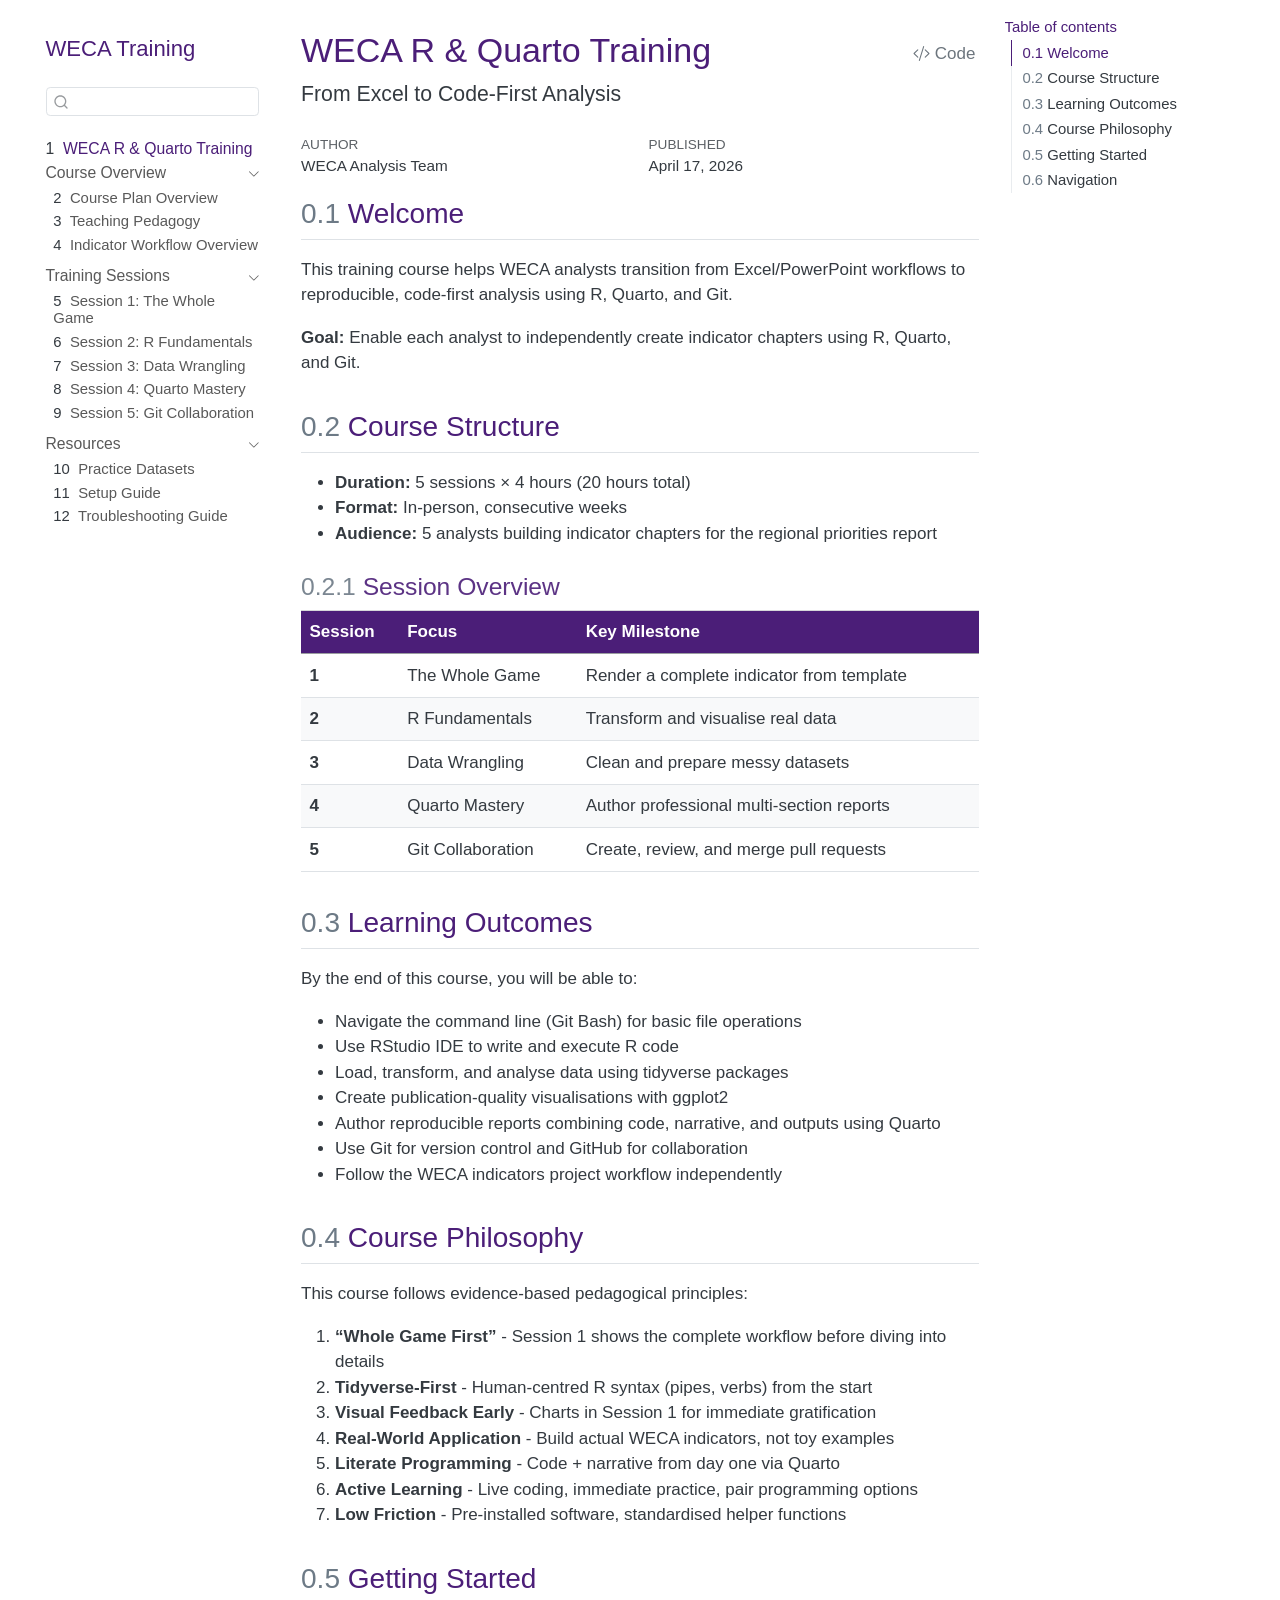
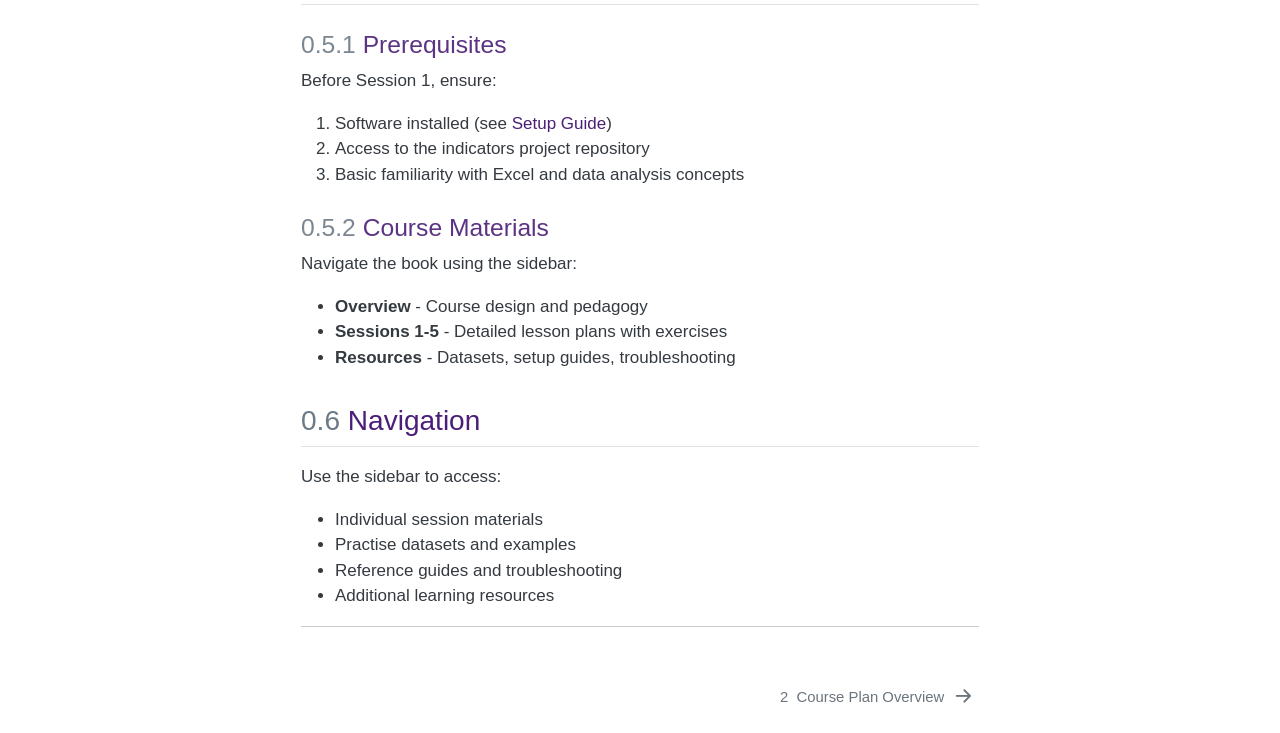
==== commit 83808a48: "added indicator workflow" ====
--- a/_output/index.html
+++ b/_output/index.html
@@ -2,15 +2,18 @@
 <html xmlns="http://www.w3.org/1999/xhtml" lang="en" xml:lang="en"><head>
 
 <meta charset="utf-8">
-<meta name="generator" content="quarto-1.8.27">
+<meta name="generator" content="quarto-1.9.37">
 
 <meta name="viewport" content="width=device-width, initial-scale=1.0, user-scalable=yes">
 
 <meta name="author" content="WECA Analysis Team">
-<meta name="dcterms.date" content="2026-03-23">
+<meta name="dcterms.date" content="2026-04-17">
 
 <title>WECA R &amp; Quarto Training</title>
 <style>
+/* Default styles provided by pandoc.
+** See https://pandoc.org/MANUAL.html#variables-for-html for config info.
+*/
 code{white-space: pre-wrap;}
 span.smallcaps{font-variant: small-caps;}
 div.columns{display: flex; gap: min(4vw, 1.5em);}
@@ -70,15 +73,14 @@
 <link href="./overview/course-plan.html" rel="next">
 <script src="site_libs/quarto-html/quarto.js" type="module"></script>
 <script src="site_libs/quarto-html/tabsets/tabsets.js" type="module"></script>
-<script src="site_libs/quarto-html/axe/axe-check.js" type="module"></script>
 <script src="site_libs/quarto-html/popper.min.js"></script>
 <script src="site_libs/quarto-html/tippy.umd.min.js"></script>
 <script src="site_libs/quarto-html/anchor.min.js"></script>
 <link href="site_libs/quarto-html/tippy.css" rel="stylesheet">
-<link href="site_libs/quarto-html/quarto-syntax-highlighting-ed96de9b727972fe78a7b5d16c58bf87.css" rel="stylesheet" id="quarto-text-highlighting-styles">
+<link href="site_libs/quarto-html/quarto-syntax-highlighting-7f8f88aac4f3542376d5c11b86a4c14d.css" rel="stylesheet" id="quarto-text-highlighting-styles">
 <script src="site_libs/bootstrap/bootstrap.min.js"></script>
 <link href="site_libs/bootstrap/bootstrap-icons.css" rel="stylesheet">
-<link href="site_libs/bootstrap/bootstrap-ba49aae5a029aaffbd3f8d05e76d9a53.min.css" rel="stylesheet" append-hash="true" id="quarto-bootstrap" data-mode="light">
+<link href="site_libs/bootstrap/bootstrap-47ac4aec12e2dcd3e5eabaebee350354.min.css" rel="stylesheet" append-hash="true" id="quarto-bootstrap" data-mode="light">
 <script id="quarto-search-options" type="application/json">{
   "location": "sidebar",
   "copy-button": false,
@@ -171,6 +173,12 @@
  <span class="menu-text"><span class="chapter-number">3</span>&nbsp; <span class="chapter-title">Teaching Pedagogy</span></span></a>
   </div>
 </li>
+          <li class="sidebar-item">
+  <div class="sidebar-item-container"> 
+  <a href="./overview/workflow.html" class="sidebar-item-text sidebar-link">
+ <span class="menu-text"><span class="chapter-number">4</span>&nbsp; <span class="chapter-title">Indicator Workflow Overview</span></span></a>
+  </div>
+</li>
       </ul>
   </li>
         <li class="sidebar-item sidebar-item-section">
@@ -185,31 +193,31 @@
           <li class="sidebar-item">
   <div class="sidebar-item-container"> 
   <a href="./sessions/session-01.html" class="sidebar-item-text sidebar-link">
- <span class="menu-text"><span class="chapter-number">4</span>&nbsp; <span class="chapter-title">Session 1: The Whole Game</span></span></a>
+ <span class="menu-text"><span class="chapter-number">5</span>&nbsp; <span class="chapter-title">Session 1: The Whole Game</span></span></a>
   </div>
 </li>
           <li class="sidebar-item">
   <div class="sidebar-item-container"> 
   <a href="./sessions/session-02.html" class="sidebar-item-text sidebar-link">
- <span class="menu-text"><span class="chapter-number">5</span>&nbsp; <span class="chapter-title">Session 2: R Fundamentals</span></span></a>
+ <span class="menu-text"><span class="chapter-number">6</span>&nbsp; <span class="chapter-title">Session 2: R Fundamentals</span></span></a>
   </div>
 </li>
           <li class="sidebar-item">
   <div class="sidebar-item-container"> 
   <a href="./sessions/session-03.html" class="sidebar-item-text sidebar-link">
- <span class="menu-text"><span class="chapter-number">6</span>&nbsp; <span class="chapter-title">Session 3: Data Wrangling</span></span></a>
+ <span class="menu-text"><span class="chapter-number">7</span>&nbsp; <span class="chapter-title">Session 3: Data Wrangling</span></span></a>
   </div>
 </li>
           <li class="sidebar-item">
   <div class="sidebar-item-container"> 
   <a href="./sessions/session-04.html" class="sidebar-item-text sidebar-link">
- <span class="menu-text"><span class="chapter-number">7</span>&nbsp; <span class="chapter-title">Session 4: Quarto Mastery</span></span></a>
+ <span class="menu-text"><span class="chapter-number">8</span>&nbsp; <span class="chapter-title">Session 4: Quarto Mastery</span></span></a>
   </div>
 </li>
           <li class="sidebar-item">
   <div class="sidebar-item-container"> 
   <a href="./sessions/session-05.html" class="sidebar-item-text sidebar-link">
- <span class="menu-text"><span class="chapter-number">8</span>&nbsp; <span class="chapter-title">Session 5: Git Collaboration</span></span></a>
+ <span class="menu-text"><span class="chapter-number">9</span>&nbsp; <span class="chapter-title">Session 5: Git Collaboration</span></span></a>
   </div>
 </li>
       </ul>
@@ -226,19 +234,19 @@
           <li class="sidebar-item">
   <div class="sidebar-item-container"> 
   <a href="./resources/datasets.html" class="sidebar-item-text sidebar-link">
- <span class="menu-text"><span class="chapter-number">9</span>&nbsp; <span class="chapter-title">Practice Datasets</span></span></a>
+ <span class="menu-text"><span class="chapter-number">10</span>&nbsp; <span class="chapter-title">Practice Datasets</span></span></a>
   </div>
 </li>
           <li class="sidebar-item">
   <div class="sidebar-item-container"> 
   <a href="./resources/setup-guide.html" class="sidebar-item-text sidebar-link">
- <span class="menu-text"><span class="chapter-number">10</span>&nbsp; <span class="chapter-title">Setup Guide</span></span></a>
+ <span class="menu-text"><span class="chapter-number">11</span>&nbsp; <span class="chapter-title">Setup Guide</span></span></a>
   </div>
 </li>
           <li class="sidebar-item">
   <div class="sidebar-item-container"> 
   <a href="./resources/troubleshooting.html" class="sidebar-item-text sidebar-link">
- <span class="menu-text"><span class="chapter-number">11</span>&nbsp; <span class="chapter-title">Troubleshooting Guide</span></span></a>
+ <span class="menu-text"><span class="chapter-number">12</span>&nbsp; <span class="chapter-title">Troubleshooting Guide</span></span></a>
   </div>
 </li>
       </ul>
@@ -292,7 +300,7 @@
     <div>
     <div class="quarto-title-meta-heading">Published</div>
     <div class="quarto-title-meta-contents">
-      <p class="date">March 23, 2026</p>
+      <p class="date">April 17, 2026</p>
     </div>
   </div>
   
@@ -361,7 +369,7 @@
 <p>By the end of this course, you will be able to:</p>
 <ul>
 <li>Navigate the command line (Git Bash) for basic file operations</li>
-<li>Use Positron IDE to write and execute R code</li>
+<li>Use RStudio IDE to write and execute R code</li>
 <li>Load, transform, and analyse data using tidyverse packages</li>
 <li>Create publication-quality visualisations with ggplot2</li>
 <li>Author reproducible reports combining code, narrative, and outputs using Quarto</li>
@@ -917,7 +925,7 @@
 <span id="cb1-30"><a href="#cb1-30" aria-hidden="true" tabindex="-1"></a>By the end of this course, you will be able to:</span>
 <span id="cb1-31"><a href="#cb1-31" aria-hidden="true" tabindex="-1"></a></span>
 <span id="cb1-32"><a href="#cb1-32" aria-hidden="true" tabindex="-1"></a><span class="ss">- </span>Navigate the command line (Git Bash) for basic file operations</span>
-<span id="cb1-33"><a href="#cb1-33" aria-hidden="true" tabindex="-1"></a><span class="ss">- </span>Use Positron IDE to write and execute R code</span>
+<span id="cb1-33"><a href="#cb1-33" aria-hidden="true" tabindex="-1"></a><span class="ss">- </span>Use RStudio IDE to write and execute R code</span>
 <span id="cb1-34"><a href="#cb1-34" aria-hidden="true" tabindex="-1"></a><span class="ss">- </span>Load, transform, and analyse data using tidyverse packages</span>
 <span id="cb1-35"><a href="#cb1-35" aria-hidden="true" tabindex="-1"></a><span class="ss">- </span>Create publication-quality visualisations with ggplot2</span>
 <span id="cb1-36"><a href="#cb1-36" aria-hidden="true" tabindex="-1"></a><span class="ss">- </span>Author reproducible reports combining code, narrative, and outputs using Quarto</span>
--- a/_output/site_libs/quarto-html/quarto-syntax-highlighting-7f8f88aac4f3542376d5c11b86a4c14d.css
+++ b/_output/site_libs/quarto-html/quarto-syntax-highlighting-7f8f88aac4f3542376d5c11b86a4c14d.css
@@ -0,0 +1,236 @@
+/* quarto syntax highlight colors */
+:root {
+  --quarto-hl-ot-color: #003B4F;
+  --quarto-hl-at-color: #657422;
+  --quarto-hl-ss-color: #20794D;
+  --quarto-hl-an-color: #5E5E5E;
+  --quarto-hl-fu-color: #4758AB;
+  --quarto-hl-st-color: #20794D;
+  --quarto-hl-cf-color: #003B4F;
+  --quarto-hl-op-color: #5E5E5E;
+  --quarto-hl-er-color: #AD0000;
+  --quarto-hl-bn-color: #AD0000;
+  --quarto-hl-al-color: #AD0000;
+  --quarto-hl-va-color: #111111;
+  --quarto-hl-bu-color: inherit;
+  --quarto-hl-ex-color: inherit;
+  --quarto-hl-pp-color: #AD0000;
+  --quarto-hl-in-color: #5E5E5E;
+  --quarto-hl-vs-color: #20794D;
+  --quarto-hl-wa-color: #5E5E5E;
+  --quarto-hl-do-color: #5E5E5E;
+  --quarto-hl-im-color: #00769E;
+  --quarto-hl-ch-color: #20794D;
+  --quarto-hl-dt-color: #AD0000;
+  --quarto-hl-fl-color: #AD0000;
+  --quarto-hl-co-color: #5E5E5E;
+  --quarto-hl-cv-color: #5E5E5E;
+  --quarto-hl-cn-color: #8f5902;
+  --quarto-hl-sc-color: #5E5E5E;
+  --quarto-hl-dv-color: #AD0000;
+  --quarto-hl-kw-color: #003B4F;
+}
+
+/* other quarto variables */
+:root {
+  --quarto-font-monospace: SFMono-Regular, Menlo, Monaco, Consolas, "Liberation Mono", "Courier New", monospace;
+}
+
+/* syntax highlight based on Pandoc's rules */
+pre > code.sourceCode > span {
+  color: #003B4F;
+}
+
+code.sourceCode > span {
+  color: #003B4F;
+}
+
+div.sourceCode,
+div.sourceCode pre.sourceCode {
+  color: #003B4F;
+}
+
+/* Normal */
+code span {
+  color: #003B4F;
+}
+
+/* Alert */
+code span.al {
+  color: #AD0000;
+  font-style: inherit;
+}
+
+/* Annotation */
+code span.an {
+  color: #5E5E5E;
+  font-style: inherit;
+}
+
+/* Attribute */
+code span.at {
+  color: #657422;
+  font-style: inherit;
+}
+
+/* BaseN */
+code span.bn {
+  color: #AD0000;
+  font-style: inherit;
+}
+
+/* BuiltIn */
+code span.bu {
+  font-style: inherit;
+}
+
+/* ControlFlow */
+code span.cf {
+  color: #003B4F;
+  font-weight: bold;
+  font-style: inherit;
+}
+
+/* Char */
+code span.ch {
+  color: #20794D;
+  font-style: inherit;
+}
+
+/* Constant */
+code span.cn {
+  color: #8f5902;
+  font-style: inherit;
+}
+
+/* Comment */
+code span.co {
+  color: #5E5E5E;
+  font-style: inherit;
+}
+
+/* CommentVar */
+code span.cv {
+  color: #5E5E5E;
+  font-style: italic;
+}
+
+/* Documentation */
+code span.do {
+  color: #5E5E5E;
+  font-style: italic;
+}
+
+/* DataType */
+code span.dt {
+  color: #AD0000;
+  font-style: inherit;
+}
+
+/* DecVal */
+code span.dv {
+  color: #AD0000;
+  font-style: inherit;
+}
+
+/* Error */
+code span.er {
+  color: #AD0000;
+  font-style: inherit;
+}
+
+/* Extension */
+code span.ex {
+  font-style: inherit;
+}
+
+/* Float */
+code span.fl {
+  color: #AD0000;
+  font-style: inherit;
+}
+
+/* Function */
+code span.fu {
+  color: #4758AB;
+  font-style: inherit;
+}
+
+/* Import */
+code span.im {
+  color: #00769E;
+  font-style: inherit;
+}
+
+/* Information */
+code span.in {
+  color: #5E5E5E;
+  font-style: inherit;
+}
+
+/* Keyword */
+code span.kw {
+  color: #003B4F;
+  font-weight: bold;
+  font-style: inherit;
+}
+
+/* Operator */
+code span.op {
+  color: #5E5E5E;
+  font-style: inherit;
+}
+
+/* Other */
+code span.ot {
+  color: #003B4F;
+  font-style: inherit;
+}
+
+/* Preprocessor */
+code span.pp {
+  color: #AD0000;
+  font-style: inherit;
+}
+
+/* SpecialChar */
+code span.sc {
+  color: #5E5E5E;
+  font-style: inherit;
+}
+
+/* SpecialString */
+code span.ss {
+  color: #20794D;
+  font-style: inherit;
+}
+
+/* String */
+code span.st {
+  color: #20794D;
+  font-style: inherit;
+}
+
+/* Variable */
+code span.va {
+  color: #111111;
+  font-style: inherit;
+}
+
+/* VerbatimString */
+code span.vs {
+  color: #20794D;
+  font-style: inherit;
+}
+
+/* Warning */
+code span.wa {
+  color: #5E5E5E;
+  font-style: italic;
+}
+
+.prevent-inlining {
+  content: "</";
+}
+
+/*# sourceMappingURL=789ad8cd35626ba772517505b42a116e.css.map */
